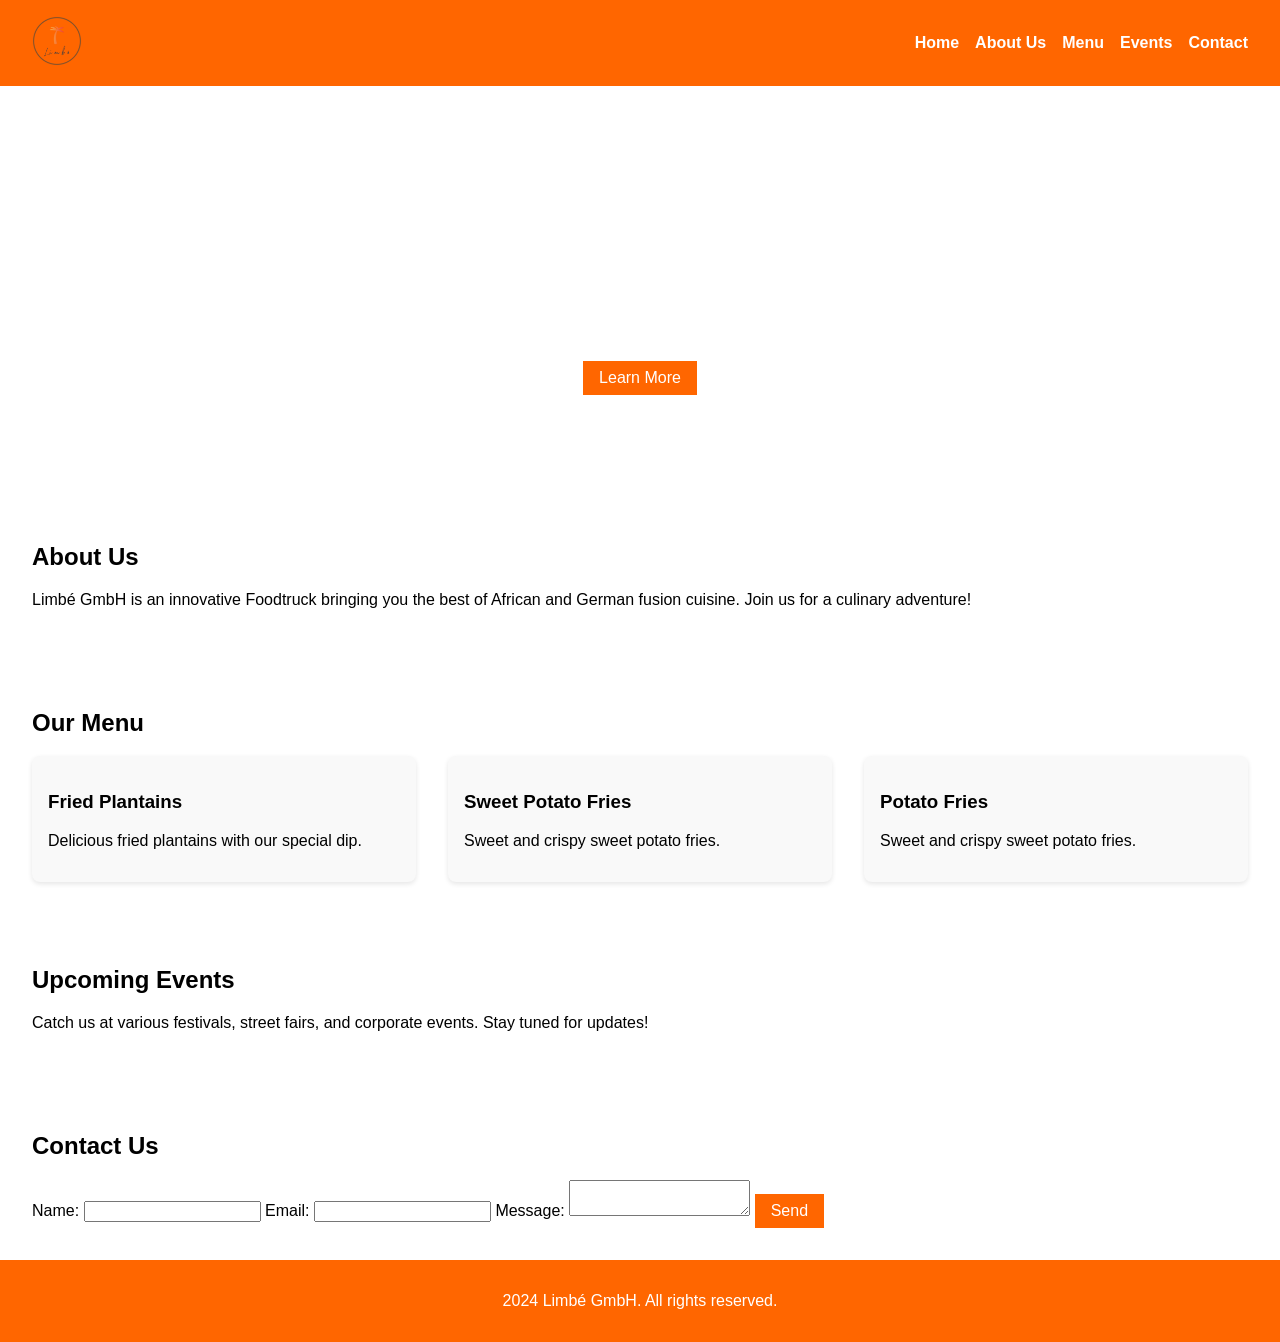
==== index.html @ c3a6379f "webseite 1 commit" ====
<!DOCTYPE html>
<html lang="en">
<head>
    <meta charset="UTF-8">
    <meta name="viewport" content="width=device-width, initial-scale=1.0">
    <title>Limbé GmbH</title>
    <link rel="stylesheet" href="style.css">
</head>
<body>
    <header>
        <div class="logo">
            <img src="/logo.png" alt="Limbé GmbH Logo">
        </div>
        <nav>
            <ul>
                <li><a href="#home">Home</a></li>
                <li><a href="#about">About Us</a></li>
                <li><a href="#menu">Menu</a></li>
                <li><a href="#events">Events</a></li>
                <li><a href="#contact">Contact</a></li>
            </ul>
        </nav>
    </header>

    <section id="home">
        <div class="hero">
            <h1>Welcome to Limbé GmbH</h1>
            <p>Experience the unique fusion of African and German cuisine!</p>
            <button id="learnMoreBtn">Learn More</button>
        </div>
    </section>

    <section id="about">
        <h2>About Us</h2>
        <p>Limbé GmbH is an innovative Foodtruck bringing you the best of African and German fusion cuisine. Join us for a culinary adventure!</p>
    </section>

    <section id="menu">
        <h2>Our Menu</h2>
        <div class="menu-items">
            <div class="menu-item">
                <h3>Fried Plantains</h3>
                <p>Delicious fried plantains with our special dip.</p>
            </div>
            <div class="menu-item">
                <h3>Sweet Potato Fries</h3>
                <p>Sweet and crispy sweet potato fries.</p>
            </div>
            <div class="menu-item">
                <h3>Potato Fries</h3>
                <p>Sweet and crispy sweet potato fries.</p>
            </div>
        </div>
    </section>

    <section id="events">
        <h2>Upcoming Events</h2>
        <p>Catch us at various festivals, street fairs, and corporate events. Stay tuned for updates!</p>
    </section>

    <section id="contact">
        <h2>Contact Us</h2>
        <form id="contactForm">
            <label for="name">Name:</label>
            <input type="text" id="name" name="name" required>
            <label for="email">Email:</label>
            <input type="email" id="email" name="email" required>
            <label for="message">Message:</label>
            <textarea id="message" name="message" required></textarea>
            <button type="submit">Send</button>
        </form>
    </section>

    <footer>
        <p>2024 Limbé GmbH. All rights reserved.</p>
    </footer>

    <script src="script.js"></script>
</body>
</html>
---- style.css ----
body {
    font-family: Arial, sans-serif;
    margin: 0;
    padding: 0;
    box-sizing: border-box;
}

header {
    display: flex;
    justify-content: space-between;
    align-items: center;
    padding: 1rem 2rem;
    background-color: #ff6600;
    color: white;
}

.logo img {
    height: 50px;
}

nav ul {
    list-style: none;
    display: flex;
    gap: 1rem;
}

nav ul li a {
    color: white;
    text-decoration: none;
    font-weight: bold;
}

.hero {
    text-align: center;
    padding: 4rem 2rem;
    background: url('path/to/hero-image.jpg') no-repeat center center/cover;
    color: white;
}

.hero h1 {
    font-size: 3rem;
    margin-bottom: 1rem;
}

.hero p {
    font-size: 1.5rem;
    margin-bottom: 2rem;
}

button {
    padding: 0.5rem 1rem;
    background-color: #ff6600;
    color: white;
    border: none;
    cursor: pointer;
    font-size: 1rem;
}

section {
    padding: 2rem;
}

.menu-items {
    display: flex;
    gap: 2rem;
    flex-wrap: wrap;
}

.menu-item {
    background-color: #f9f9f9;
    padding: 1rem;
    border-radius: 8px;
    box-shadow: 0 2px 5px rgba(0, 0, 0, 0.1);
    flex: 1;
    min-width: 250px;
}

footer {
    text-align: center;
    padding: 1rem;
    background-color: #ff6600;
    color: white;
}

@media (max-width: 768px) {
    .hero h1 {
        font-size: 2rem;
    }

    .hero p {
        font-size: 1.2rem;
    }
}
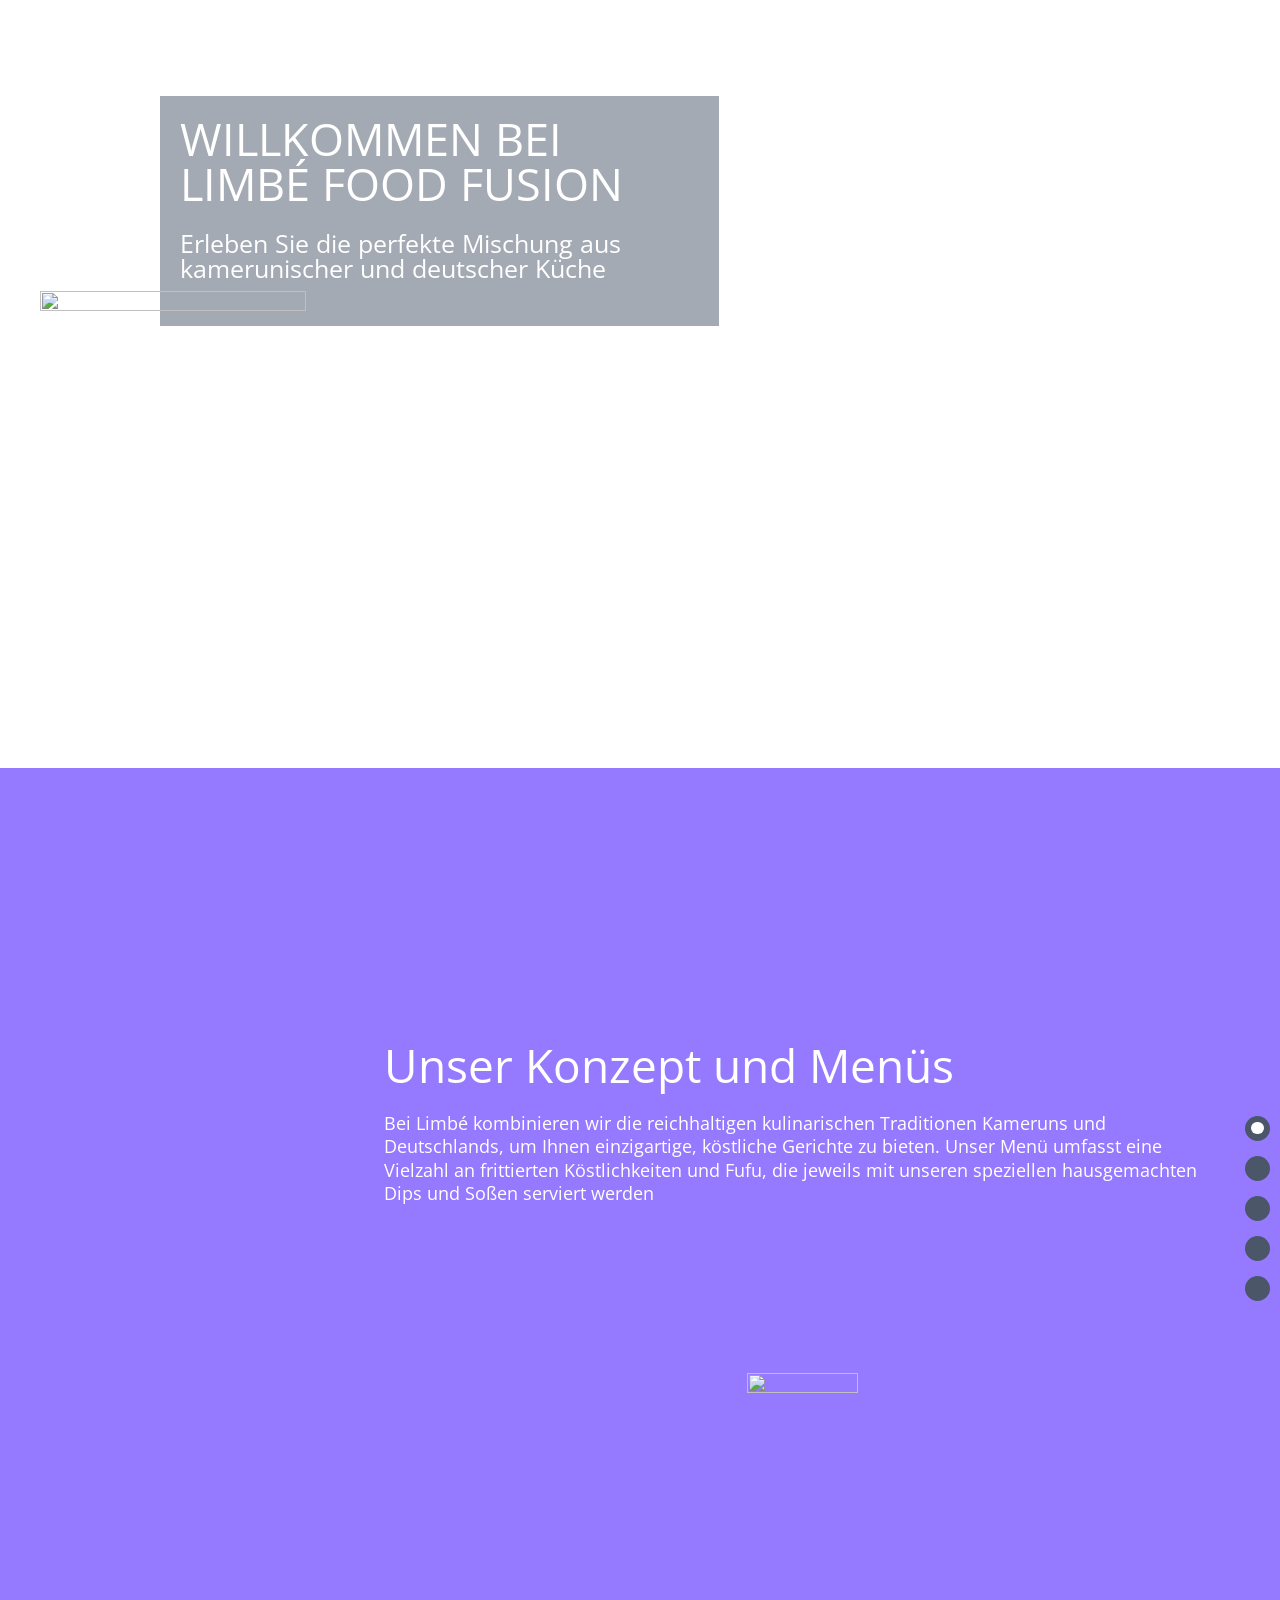
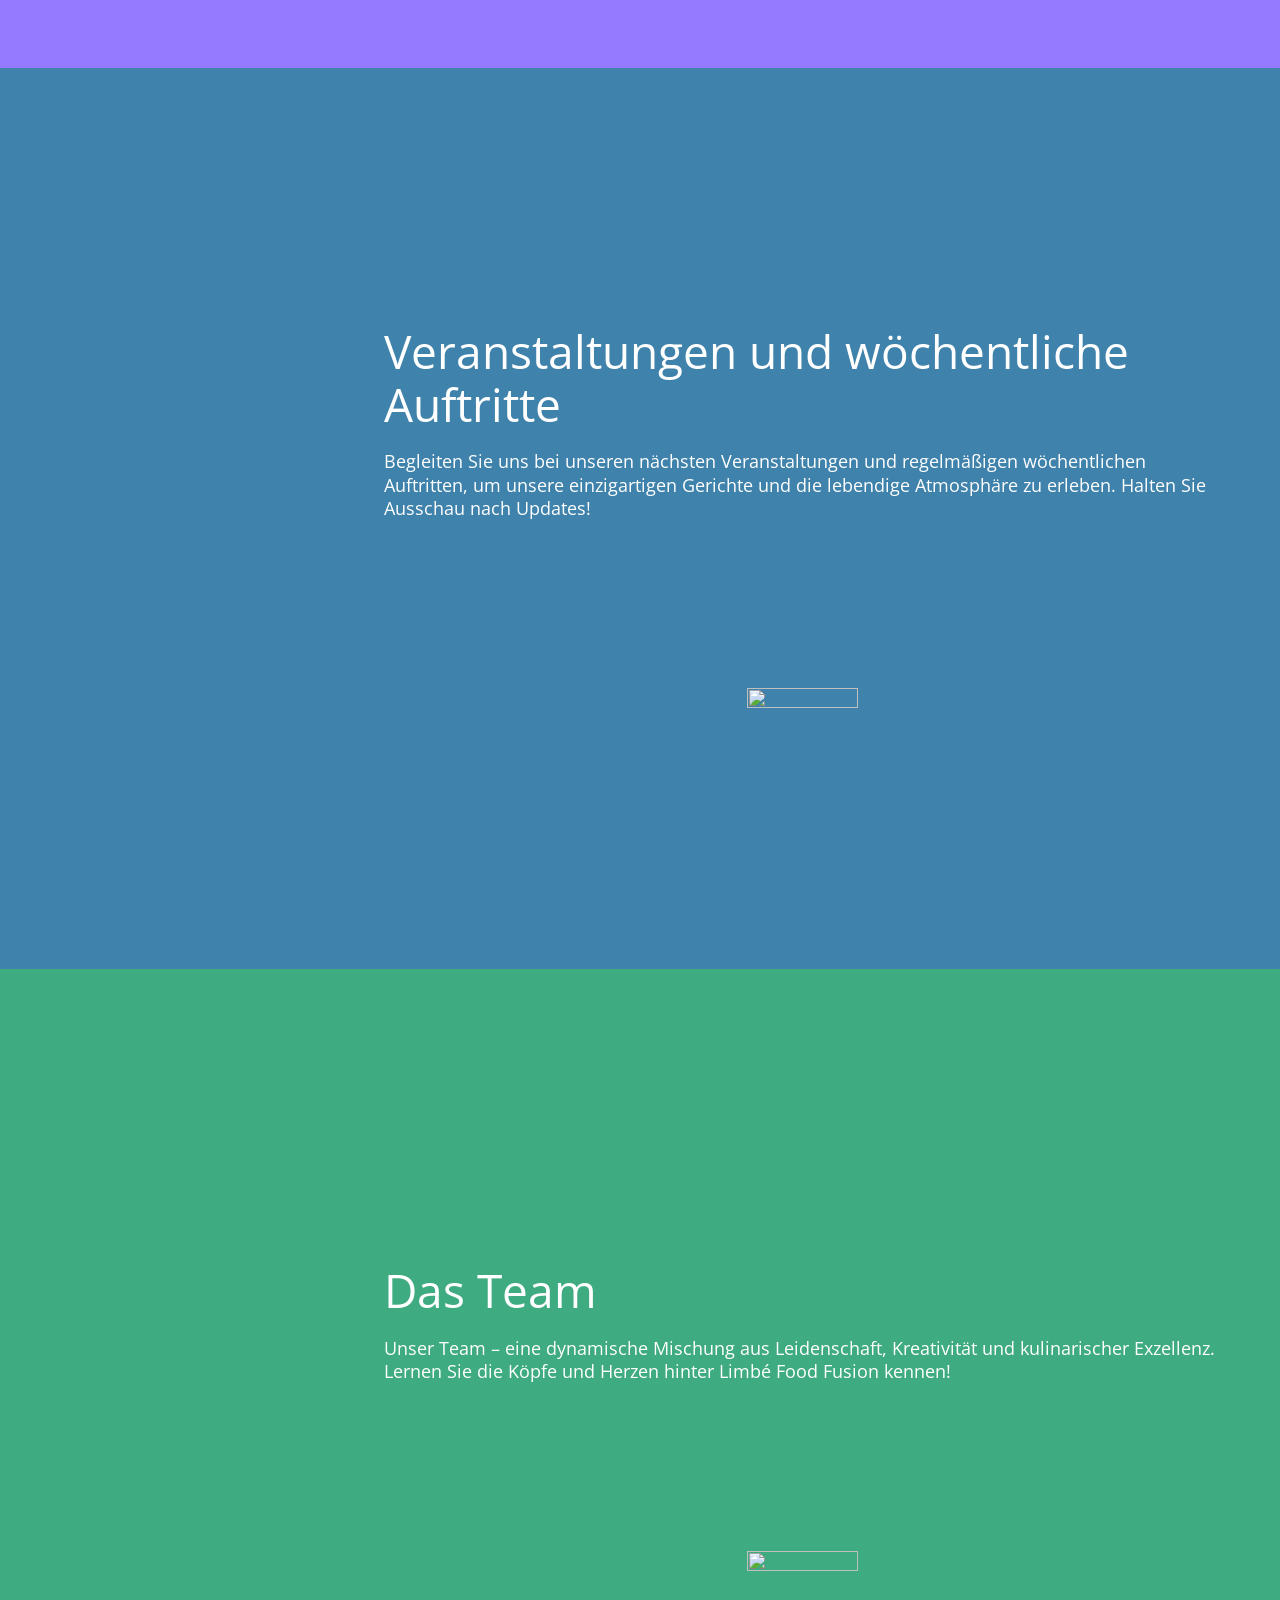
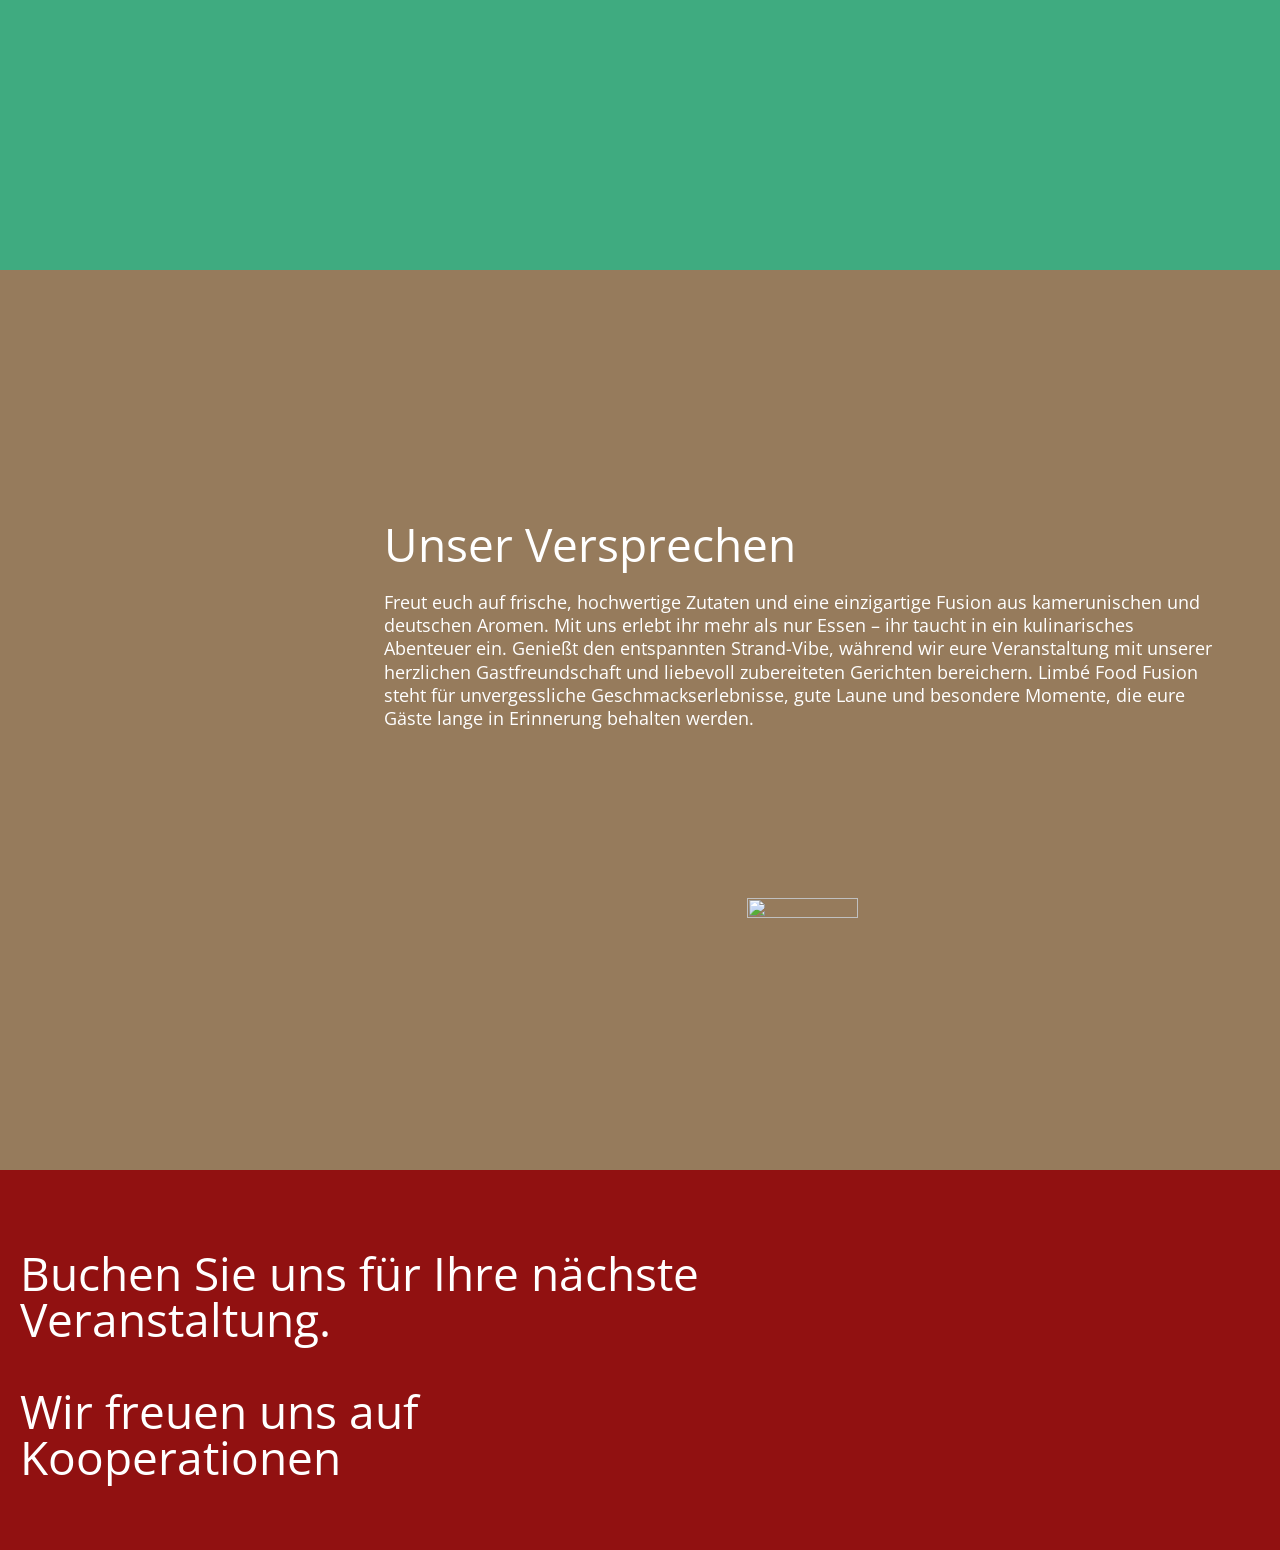
==== commit a8e6f77d: "webseite 12 commit" ====
--- a/index.html
+++ b/index.html
@@ -1,81 +1,99 @@
 <!DOCTYPE html>
-<html lang="en">
+<html lang="en" >
 <head>
-    <meta charset="UTF-8">
-    <meta name="viewport" content="width=device-width, initial-scale=1.0">
-    <title>Limbé GmbH</title>
-    <link rel="stylesheet" href="style.css">
+  <meta charset="UTF-8">
+  <title>Limbé Food Fusion</title>
+  <meta name="viewport" content="width=device-width, initial-scale=1, user-scalable=no"><link rel="stylesheet" href="./style.css">
+
 </head>
 <body>
-    <header>
-        <div class="logo">
-            <img src="/logo.png" alt="Limbé GmbH Logo">
-        </div>
-        <nav>
-            <ul>
-                <li><a href="#home">Home</a></li>
-                <li><a href="#about">About Us</a></li>
-                <li><a href="#menu">Menu</a></li>
-                <li><a href="#events">Events</a></li>
-                <li><a href="#contact">Contact</a></li>
-            </ul>
-        </nav>
-    </header>
-
-    <section id="home">
-        <div class="hero">
-            <h1>Welcome to Limbé GmbH</h1>
-            <p>Experience the unique fusion of African and German cuisine!</p>
-            <button id="learnMoreBtn">Learn More</button>
-        </div>
-    </section>
-
-    <section id="about">
-        <h2>About Us</h2>
-        <p>Limbé GmbH is an innovative Foodtruck bringing you the best of African and German fusion cuisine. Join us for a culinary adventure!</p>
-    </section>
-
-    <section id="menu">
-        <h2>Our Menu</h2>
-        <div class="menu-items">
-            <div class="menu-item">
-                <h3>Fried Plantains</h3>
-                <p>Delicious fried plantains with our special dip.</p>
+<!-- partial:index.partial.html -->
+<div class="forward_wrapper">
+    <div class="forward_scroll">
+        <div class="forward_phone">
+            <div class="forward_mockup_container">
+                <img src="https://i.imgur.com/am6Gd9x.png" alt="" class="forward_mockup">
             </div>
-            <div class="menu-item">
-                <h3>Sweet Potato Fries</h3>
-                <p>Sweet and crispy sweet potato fries.</p>
-            </div>
-            <div class="menu-item">
-                <h3>Potato Fries</h3>
-                <p>Sweet and crispy sweet potato fries.</p>
+            <div class="forward_slides_container">
+                <span class="fake_slide active" id="slide0"></span>
+                <div class="forward_phoneslide first_slide" id="slide1">
+                    <img src="https://i.imgur.com/XEzcTxk.jpg" alt="" class="slide" />
+                </div>
+                <div class="forward_phoneslide" id="slide2">
+                    <img src="https://i.imgur.com/wJmgAa8.jpg" alt="" class="slide" />
+                </div>
+                <div class="forward_phoneslide" id="slide3">
+                    <img src="https://i.imgur.com/M1PzqDh.jpg" alt="" class="slide" />
+                </div>
+                <div class="forward_phoneslide" id="slide4">
+                    <img src="https://i.imgur.com/yJO5qWA.jpg" alt="" class="slide" />
+                </div>
+                <span class="fake_slide_footer active" id="slide5"></span>
             </div>
         </div>
-    </section>
+        <div class="forward_content_wrapper forward_header">
+            <div class="forward_content header_content" id="content0">
+                <div class="header_image">
+                    <div class="header_container">
+                        <div class="forward_headline">
+                            <h2>Willkommen bei Limbé Food Fusion</h2>
+                            <p>Erleben Sie die perfekte Mischung aus kamerunischer und deutscher Küche</p>
+                        </div>
+                    </div>
+                </div>
+            </div>
+        </div>
+        <div class="forward_content_container">
+            <ul class="forward_nav"></ul>
+            <div class="forward_content_wrapper alternative_bg first">
+                <div class="forward_content normal_content" id="content1">
+                    <h3 class="title">Unser Konzept und Menüs</h3>
+                    <p class="description">Bei Limbé kombinieren wir die reichhaltigen kulinarischen Traditionen Kameruns und Deutschlands, um Ihnen einzigartige, köstliche Gerichte zu bieten. Unser Menü umfasst eine Vielzahl an frittierten Köstlichkeiten und Fufu, die jeweils mit unseren speziellen hausgemachten Dips und Soßen serviert werden</p>
+                    <div class="forward_scroll_arrow">
+                        <img src="https://i.imgur.com/K4IzEqw.png" alt="" width="100%" class="arrow" id="arrow1">
+                    </div>
+                </div>
+            </div>
+            <div class="forward_content_wrapper alternative_bg second">
+                <div class="forward_content normal_content" id="content2">
+                    <h3 class="title">Veranstaltungen und wöchentliche Auftritte</h3>
+                    <p class="description">Begleiten Sie uns bei unseren nächsten Veranstaltungen und regelmäßigen wöchentlichen Auftritten, um unsere einzigartigen Gerichte und die lebendige Atmosphäre zu erleben. Halten Sie Ausschau nach Updates!</p>
+                    <div class="forward_scroll_arrow">
+                        <img src="https://i.imgur.com/K4IzEqw.png" alt="" width="100%" class="arrow" id="arrow2">
+                    </div>
+                </div>
+            </div>
+            <div class="forward_content_wrapper alternative_bg third">
+                <div class="forward_content normal_content" id="content3">
+                    <h3 class="title">Das Team</h3>
+                    <p class="description">Unser Team – eine dynamische Mischung aus Leidenschaft, Kreativität und kulinarischer Exzellenz. Lernen Sie die Köpfe und Herzen hinter Limbé Food Fusion kennen!</p>
+                    <div class="forward_scroll_arrow">
+                        <img src="https://i.imgur.com/K4IzEqw.png" alt="" width="100%" class="arrow" id="arrow3">
+                    </div>
+                </div>
+            </div>
+            <div class="forward_content_wrapper alternative_bg fourth">
+                <div class="forward_content normal_content" id="content4">
+                    <h3 class="title">Unser Versprechen</h3>
+                    <p class="description">Freut euch auf frische, hochwertige Zutaten und eine einzigartige Fusion aus kamerunischen und deutschen Aromen. Mit uns erlebt ihr mehr als nur Essen – ihr taucht in ein kulinarisches Abenteuer ein. Genießt den entspannten Strand-Vibe, während wir eure Veranstaltung mit unserer herzlichen Gastfreundschaft und liebevoll zubereiteten Gerichten bereichern. Limbé Food Fusion steht für unvergessliche Geschmackserlebnisse, gute Laune und besondere Momente, die eure Gäste lange in Erinnerung behalten werden.</p>
+                    <div class="forward_scroll_arrow">
+                        <img src="https://i.imgur.com/K4IzEqw.png" alt="" width="100%" class="arrow" id="arrow4">
+                    </div>
+                </div>
+            </div>
+            <div class="forward_content_wrapper forward_footer">
+                <div class="forward_content footer_content" id="content5">
+                    <h3 class="title">Buchen Sie uns für Ihre nächste Veranstaltung. <br/> 
+                      <br> Wir freuen uns auf Kooperationen</h3>
+                </div>
+            </div>
+        </div>
+    </div>
+</div>
+<!-- partial -->
+  <script src='//cdnjs.cloudflare.com/ajax/libs/jquery/2.1.3/jquery.min.js'></script>
+<script src='https://cdnjs.cloudflare.com/ajax/libs/velocity/1.0.0/velocity.min.js'></script>
+<script src='https://cdnjs.cloudflare.com/ajax/libs/jquery.touchswipe/1.6.4/jquery.touchSwipe.min.js'></script><script  src="./script.js"></script>
 
-    <section id="events">
-        <h2>Upcoming Events</h2>
-        <p>Catch us at various festivals, street fairs, and corporate events. Stay tuned for updates!</p>
-    </section>
-
-    <section id="contact">
-        <h2>Contact Us</h2>
-        <form id="contactForm">
-            <label for="name">Name:</label>
-            <input type="text" id="name" name="name" required>
-            <label for="email">Email:</label>
-            <input type="email" id="email" name="email" required>
-            <label for="message">Message:</label>
-            <textarea id="message" name="message" required></textarea>
-            <button type="submit">Send</button>
-        </form>
-    </section>
-
-    <footer>
-        <p>2024 Limbé GmbH. All rights reserved.</p>
-    </footer>
-
-    <script src="script.js"></script>
 </body>
 </html>
-
--- a/style.css
+++ b/style.css
@@ -1,94 +1,471 @@
-body {
-    font-family: Arial, sans-serif;
-    margin: 0;
-    padding: 0;
-    box-sizing: border-box;
+@import url(https://fonts.googleapis.com/css?family=Open+Sans:300,400,600,700,300italic,400italic,600italic,700italic&subset=latin,latin-ext,greek);
+* {
+  box-sizing: border-box;
 }
 
-header {
-    display: flex;
-    justify-content: space-between;
-    align-items: center;
-    padding: 1rem 2rem;
-    background-color: #ff6600;
-    color: white;
+html, body {
+  overflow: hidden;
+  -webkit-overflow-scrolling: auto;
+  margin: 0;
 }
 
-.logo img {
-    height: 50px;
-}
-
-nav ul {
-    list-style: none;
-    display: flex;
-    gap: 1rem;
-}
-
-nav ul li a {
-    color: white;
-    text-decoration: none;
-    font-weight: bold;
-}
-
-.hero {
-    text-align: center;
-    padding: 4rem 2rem;
-    background: url('path/to/hero-image.jpg') no-repeat center center/cover;
-    color: white;
-}
-
-.hero h1 {
-    font-size: 3rem;
-    margin-bottom: 1rem;
-}
-
-.hero p {
-    font-size: 1.5rem;
-    margin-bottom: 2rem;
-}
-
-button {
-    padding: 0.5rem 1rem;
-    background-color: #ff6600;
-    color: white;
-    border: none;
-    cursor: pointer;
-    font-size: 1rem;
-}
-
-section {
-    padding: 2rem;
-}
-
-.menu-items {
-    display: flex;
-    gap: 2rem;
-    flex-wrap: wrap;
-}
-
-.menu-item {
-    background-color: #f9f9f9;
-    padding: 1rem;
-    border-radius: 8px;
-    box-shadow: 0 2px 5px rgba(0, 0, 0, 0.1);
-    flex: 1;
-    min-width: 250px;
-}
-
-footer {
-    text-align: center;
-    padding: 1rem;
-    background-color: #ff6600;
-    color: white;
-}
-
-@media (max-width: 768px) {
-    .hero h1 {
-        font-size: 2rem;
-    }
-
-    .hero p {
-        font-size: 1.2rem;
-    }
-}
-
+.forward_wrapper {
+  width: 100%;
+  background-color: #ffffff;
+  color: #ffffff;
+  margin: 0 auto;
+  position: relative;
+}
+.forward_wrapper .forward_nav {
+  position: absolute;
+  top: 0;
+  right: 10px;
+  display: inline-block;
+  z-index: 50;
+  margin: 0;
+}
+.forward_wrapper .forward_nav .forward_nav_item:last-child {
+  margin: 0 auto;
+}
+.forward_wrapper .forward_nav .forward_nav_item {
+  display: block;
+  width: 25px;
+  height: 25px;
+  background-color: #4B5669;
+  border-radius: 50%;
+  margin: 0 auto 15px;
+  cursor: pointer;
+  position: relative;
+}
+.forward_wrapper .forward_nav .forward_nav_item:before {
+  display: inline-block;
+  position: absolute;
+  content: " ";
+  font: 0/0 sans-serif;
+  width: 0%;
+  height: 0%;
+  top: 50%;
+  left: 50%;
+  background-color: #ffffff;
+  border-radius: 50%;
+  transition: all 0.25s ease-in-out;
+}
+.forward_wrapper .forward_nav .forward_nav_item:hover:before {
+  width: 50%;
+  height: 50%;
+  top: 25%;
+  left: 25%;
+}
+.forward_wrapper .forward_nav .forward_nav_item.scrolled_to:before {
+  display: inline-block;
+  position: absolute;
+  content: " ";
+  font: 0/0 sans-serif;
+  width: 50%;
+  height: 50%;
+  top: 25%;
+  left: 25%;
+  background-color: #ffffff;
+  border-radius: 50%;
+  transition: all 0.25s ease-in-out;
+}
+.forward_wrapper .forward_content_container {
+  width: 100%;
+  max-width: 1280px;
+  margin: 0 auto;
+  position: relative;
+}
+.forward_wrapper .forward_content_container .title {
+  color: #ffffff;
+}
+.forward_wrapper .forward_content_wrapper {
+  width: 100%;
+  text-align: right;
+}
+.forward_wrapper .forward_content_wrapper .forward_content {
+  display: inline-block;
+  width: 70%;
+  padding: 0 60px 0 0;
+  text-align: left;
+  font-size: 15px;
+  margin: 0;
+}
+@media screen and (max-width: 767px) {
+  .forward_wrapper .forward_content_wrapper .forward_content {
+    width: 100%;
+    padding: 0 50px 0 20px;
+  }
+}
+.forward_wrapper .forward_content_wrapper.alternative_bg {
+  position: relative;
+}
+.forward_wrapper .forward_content_wrapper.alternative_bg:before {
+  content: " ";
+  font: 0/0 sans-serif;
+  position: absolute;
+  top: 0;
+  left: -200%;
+  width: 200%;
+  height: 100%;
+  display: block;
+  zoom: 1;
+  visibility: visible;
+  z-index: 0;
+  background-position: top right;
+}
+.forward_wrapper .forward_content_wrapper.alternative_bg:after {
+  content: " ";
+  font: 0/0 sans-serif;
+  position: absolute;
+  top: 0;
+  right: -200%;
+  width: 200%;
+  height: 100%;
+  display: block;
+  zoom: 1;
+  visibility: visible;
+  z-index: 0;
+}
+.forward_wrapper .forward_content_wrapper.alternative_bg.first, .forward_wrapper .forward_content_wrapper.alternative_bg.first:after {
+  background-color: #957AFF;
+}
+.forward_wrapper .forward_content_wrapper.alternative_bg.first:before {
+  background-color: #957AFF;
+}
+.forward_wrapper .forward_content_wrapper.alternative_bg.second, .forward_wrapper .forward_content_wrapper.alternative_bg.second:after {
+  background-color: #3F82AB;
+}
+.forward_wrapper .forward_content_wrapper.alternative_bg.second:before {
+  background-color: #3F82AB;
+}
+.forward_wrapper .forward_content_wrapper.alternative_bg.third, .forward_wrapper .forward_content_wrapper.alternative_bg.third:after {
+  background-color: #3FAB80;
+}
+.forward_wrapper .forward_content_wrapper.alternative_bg.third:before {
+  background-color: #3FAB80;
+}
+.forward_wrapper .forward_content_wrapper.alternative_bg.fourth, .forward_wrapper .forward_content_wrapper.alternative_bg.fourth:after {
+  background-color: #967B5C;
+}
+.forward_wrapper .forward_content_wrapper.alternative_bg.fourth:before {
+  background-color: #967B5C;
+}
+.forward_wrapper .forward_content_wrapper .forward_scroll_arrow {
+  text-align: center;
+  margin-top: 20%;
+}
+.forward_wrapper .forward_content_wrapper .forward_scroll_arrow .arrow {
+  cursor: pointer;
+  width: 100%;
+  height: 100%;
+  max-width: 111px;
+  max-height: 111px;
+}
+@media screen and (max-width: 767px) {
+  .forward_wrapper .forward_content_wrapper .forward_scroll_arrow .arrow {
+    width: 25%;
+  }
+}
+.forward_wrapper .forward_content_wrapper.forward_header {
+  max-width: 1920px;
+  line-height: 0;
+  margin: 0 auto;
+}
+.forward_wrapper .forward_content_wrapper.forward_header .header_content {
+  width: 100%;
+  text-align: center;
+  padding: 0;
+}
+.forward_wrapper .forward_content_wrapper.forward_header .header_content .header_title {
+  font: 400 33px/1.4 "Open Sans", sans-serif;
+  padding: 0 75px;
+  color: #ffffff;
+}
+.forward_wrapper .forward_content_wrapper.forward_header .header_content .header_container {
+  position: absolute;
+  top: 0;
+  width: 100%;
+  max-width: 960px;
+  height: 100%;
+  left: 50%;
+  margin-left: -480px;
+}
+@media screen and (max-width: 959px) {
+  .forward_wrapper .forward_content_wrapper.forward_header .header_content .header_container {
+    margin-left: -50%;
+  }
+}
+.forward_wrapper .forward_content_wrapper.forward_header .header_content .header_image {
+  position: relative;
+  width: 100%;
+  height: 740px;
+  max-height: 740px;
+  padding-bottom: 0;
+  background: url("https://i.imgur.com/9685CtV.jpg") no-repeat top center scroll;
+  background-size: cover;
+}
+@media screen and (max-width: 1365px) {
+  .forward_wrapper .forward_content_wrapper.forward_header .header_content .header_image {
+    height: 100%;
+    padding-bottom: 60%;
+  }
+}
+@media screen and (max-width: 479px) {
+  .forward_wrapper .forward_content_wrapper.forward_header .header_content .header_image {
+    padding-bottom: 80%;
+  }
+}
+.forward_wrapper .forward_content_wrapper.forward_header .header_content .forward_headline {
+  width: 60%;
+  max-width: 559px;
+  text-align: left;
+  background-color: #4b5669;
+  background-color: rgba(75, 86, 105, 0.5);
+  padding: 20px;
+  margin: 10% 0 0;
+}
+@media screen and (max-width: 767px) {
+  .forward_wrapper .forward_content_wrapper.forward_header .header_content .forward_headline {
+    padding: 10px;
+  }
+}
+@media screen and (max-width: 479px) {
+  .forward_wrapper .forward_content_wrapper.forward_header .header_content .forward_headline {
+    width: 90%;
+    padding: 10px 20px;
+  }
+}
+.forward_wrapper .forward_content_wrapper.forward_header .header_content .forward_headline h2 {
+  font: 400 45px/1 "Open Sans", sans-serif;
+  margin: 0 0 20px;
+  text-transform: uppercase;
+}
+@media screen and (max-width: 1023px) {
+  .forward_wrapper .forward_content_wrapper.forward_header .header_content .forward_headline h2 {
+    font-size: 33px;
+    margin: 0 0 15px;
+  }
+}
+@media screen and (max-width: 767px) {
+  .forward_wrapper .forward_content_wrapper.forward_header .header_content .forward_headline h2 {
+    font-size: 22px;
+    margin: 0 0 10px;
+  }
+}
+@media screen and (max-width: 479px) {
+  .forward_wrapper .forward_content_wrapper.forward_header .header_content .forward_headline h2 {
+    font-size: 18px;
+    margin-bottom: 5px;
+  }
+}
+.forward_wrapper .forward_content_wrapper.forward_header .header_content .forward_headline p {
+  font: 400 25px/1 "Open Sans", sans-serif;
+}
+@media screen and (max-width: 1023px) {
+  .forward_wrapper .forward_content_wrapper.forward_header .header_content .forward_headline p {
+    font-size: 22px;
+  }
+}
+@media screen and (max-width: 767px) {
+  .forward_wrapper .forward_content_wrapper.forward_header .header_content .forward_headline p {
+    font-size: 14px;
+  }
+}
+.forward_wrapper .forward_content_wrapper.forward_header .header_content .header_store_buttons {
+  position: absolute;
+  top: 60%;
+  left: 0;
+  margin-left: 20px;
+  width: 100%;
+  text-align: left;
+}
+@media screen and (max-width: 1365px) {
+  .forward_wrapper .forward_content_wrapper.forward_header .header_content .header_store_buttons {
+    top: 62%;
+  }
+}
+@media screen and (max-width: 1024px) {
+  .forward_wrapper .forward_content_wrapper.forward_header .header_content .header_store_buttons {
+    top: 70%;
+  }
+}
+@media screen and (max-width: 479px) {
+  .forward_wrapper .forward_content_wrapper.forward_header .header_content .header_store_buttons {
+    top: 75%;
+  }
+}
+.forward_wrapper .forward_content_wrapper.forward_header .header_content .header_store_buttons .header_store_button {
+  padding: 0;
+  display: inline-block;
+}
+.forward_wrapper .forward_content_wrapper.forward_header .header_content .header_store_buttons .header_store_button.appstore {
+  width: 21.6666%;
+  max-width: 208px;
+  min-width: 110px;
+  margin: 0 30px 30px 0;
+}
+.forward_wrapper .forward_content_wrapper.forward_header .header_content .header_store_buttons .header_store_button.googleplay {
+  width: 18.6458%;
+  max-width: 179px;
+  min-width: 95px;
+}
+.forward_wrapper .forward_content_wrapper.forward_header .header_content .header_store_buttons .header_store_button img {
+  width: 100%;
+  height: auto;
+}
+.forward_wrapper .forward_content_wrapper.forward_header .header_content .header_social {
+  position: absolute;
+  bottom: 24%;
+  left: 0;
+  margin-left: 20px;
+}
+@media screen and (max-width: 1024px) {
+  .forward_wrapper .forward_content_wrapper.forward_header .header_content .header_social {
+    bottom: 8%;
+  }
+}
+@media screen and (max-width: 479px) {
+  .forward_wrapper .forward_content_wrapper.forward_header .header_content .header_social {
+    bottom: 2%;
+  }
+}
+.forward_wrapper .forward_content_wrapper.forward_header .header_content .header_social .fb_container {
+  display: inline-block;
+  width: 46px;
+  overflow: hidden;
+}
+.forward_wrapper .forward_content_wrapper.forward_footer {
+  background-color: #911111;
+  position: relative;
+  z-index: 15;
+  text-align: left;
+}
+.forward_wrapper .forward_content_wrapper.forward_footer .footer_content {
+  padding: 80px 20px 60px;
+  width: 60%;
+}
+@media screen and (max-width: 767px) {
+  .forward_wrapper .forward_content_wrapper.forward_footer .footer_content {
+    padding: 10% 20px 40px;
+    width: 100%;
+  }
+}
+.forward_wrapper .forward_content_wrapper.forward_footer .footer_content .title {
+  line-height: 1;
+  margin: 0 0 10px;
+}
+@media screen and (max-width: 767px) {
+  .forward_wrapper .forward_content_wrapper.forward_footer .footer_content .title {
+    font-size: 33px;
+  }
+}
+.forward_wrapper .forward_content_wrapper.forward_footer .footer_content .description {
+  font: 400 25px/1 "Open Sans", sans-serif;
+  margin: 0 0 60px;
+}
+@media screen and (max-width: 767px) {
+  .forward_wrapper .forward_content_wrapper.forward_footer .footer_content .description {
+    font-size: 18px;
+    margin: 0 0 30px;
+  }
+}
+.forward_wrapper .forward_content_wrapper.forward_footer:before {
+  content: " ";
+  font: 0/0 sans-serif;
+  position: absolute;
+  background-color: #911111;
+  top: 0;
+  left: -200%;
+  width: 200%;
+  height: 100%;
+  display: block;
+  zoom: 1;
+  visibility: visible;
+  z-index: 0;
+}
+.forward_wrapper .forward_content_wrapper.forward_footer:after {
+  content: " ";
+  font: 0/0 sans-serif;
+  position: absolute;
+  background-color: #911111;
+  top: 0;
+  right: -200%;
+  width: 200%;
+  height: 100%;
+  display: block;
+  zoom: 1;
+  visibility: visible;
+  z-index: 0;
+}
+.forward_wrapper .forward_phone {
+  display: inline-block;
+  width: 25%;
+  max-width: 300px;
+  position: fixed;
+  top: 0;
+  left: 0;
+  z-index: 1;
+}
+@media screen and (max-width: 767px) {
+  .forward_wrapper .forward_phone {
+    visibility: hidden;
+    -ms-filter: "progid:DXImageTransform.Microsoft.Alpha(Opacity=0)";
+    filter: alpha(opacity=0);
+    -moz-opacity: 0;
+    -khtml-opacity: 0;
+    opacity: 0;
+  }
+}
+.forward_wrapper .forward_phone .forward_mockup_container {
+  position: absolute;
+  top: 0;
+  left: 0;
+  width: 100%;
+  height: 100%;
+}
+.forward_wrapper .forward_phone .forward_mockup_container .forward_mockup {
+  width: 100%;
+  height: auto;
+}
+.forward_wrapper .forward_phone .forward_mockup_container .forward_phone_shadow {
+  position: absolute;
+  bottom: -10%;
+  left: 50%;
+  margin-left: -55%;
+  width: 110%;
+  max-width: 427px;
+  height: auto;
+  z-index: 10;
+}
+.forward_wrapper .forward_phone .forward_slides_container {
+  margin-top: 21.9827%;
+  overflow: hidden;
+}
+.forward_wrapper .forward_phone .forward_slides_container .forward_phoneslide {
+  display: block;
+  padding: 0 6.25% 0 5.0646%;
+}
+.forward_wrapper .forward_phone .forward_slides_container .forward_phoneslide .slide {
+  display: block;
+  width: 100%;
+  height: 100%;
+}
+.forward_wrapper .title {
+  font: 400 46px/1.15 "Open Sans", sans-serif;
+  color: #e10074;
+  margin: 0 0 20px;
+}
+@media screen and (max-width: 479px) {
+  .forward_wrapper .title {
+    font-size: 33px;
+  }
+}
+.forward_wrapper .description {
+  font: 400 18px/1.3 "Open Sans", sans-serif;
+  margin: 0;
+}
+@media screen and (max-width: 479px) {
+  .forward_wrapper .description {
+    font-size: 16px;
+  }
+}
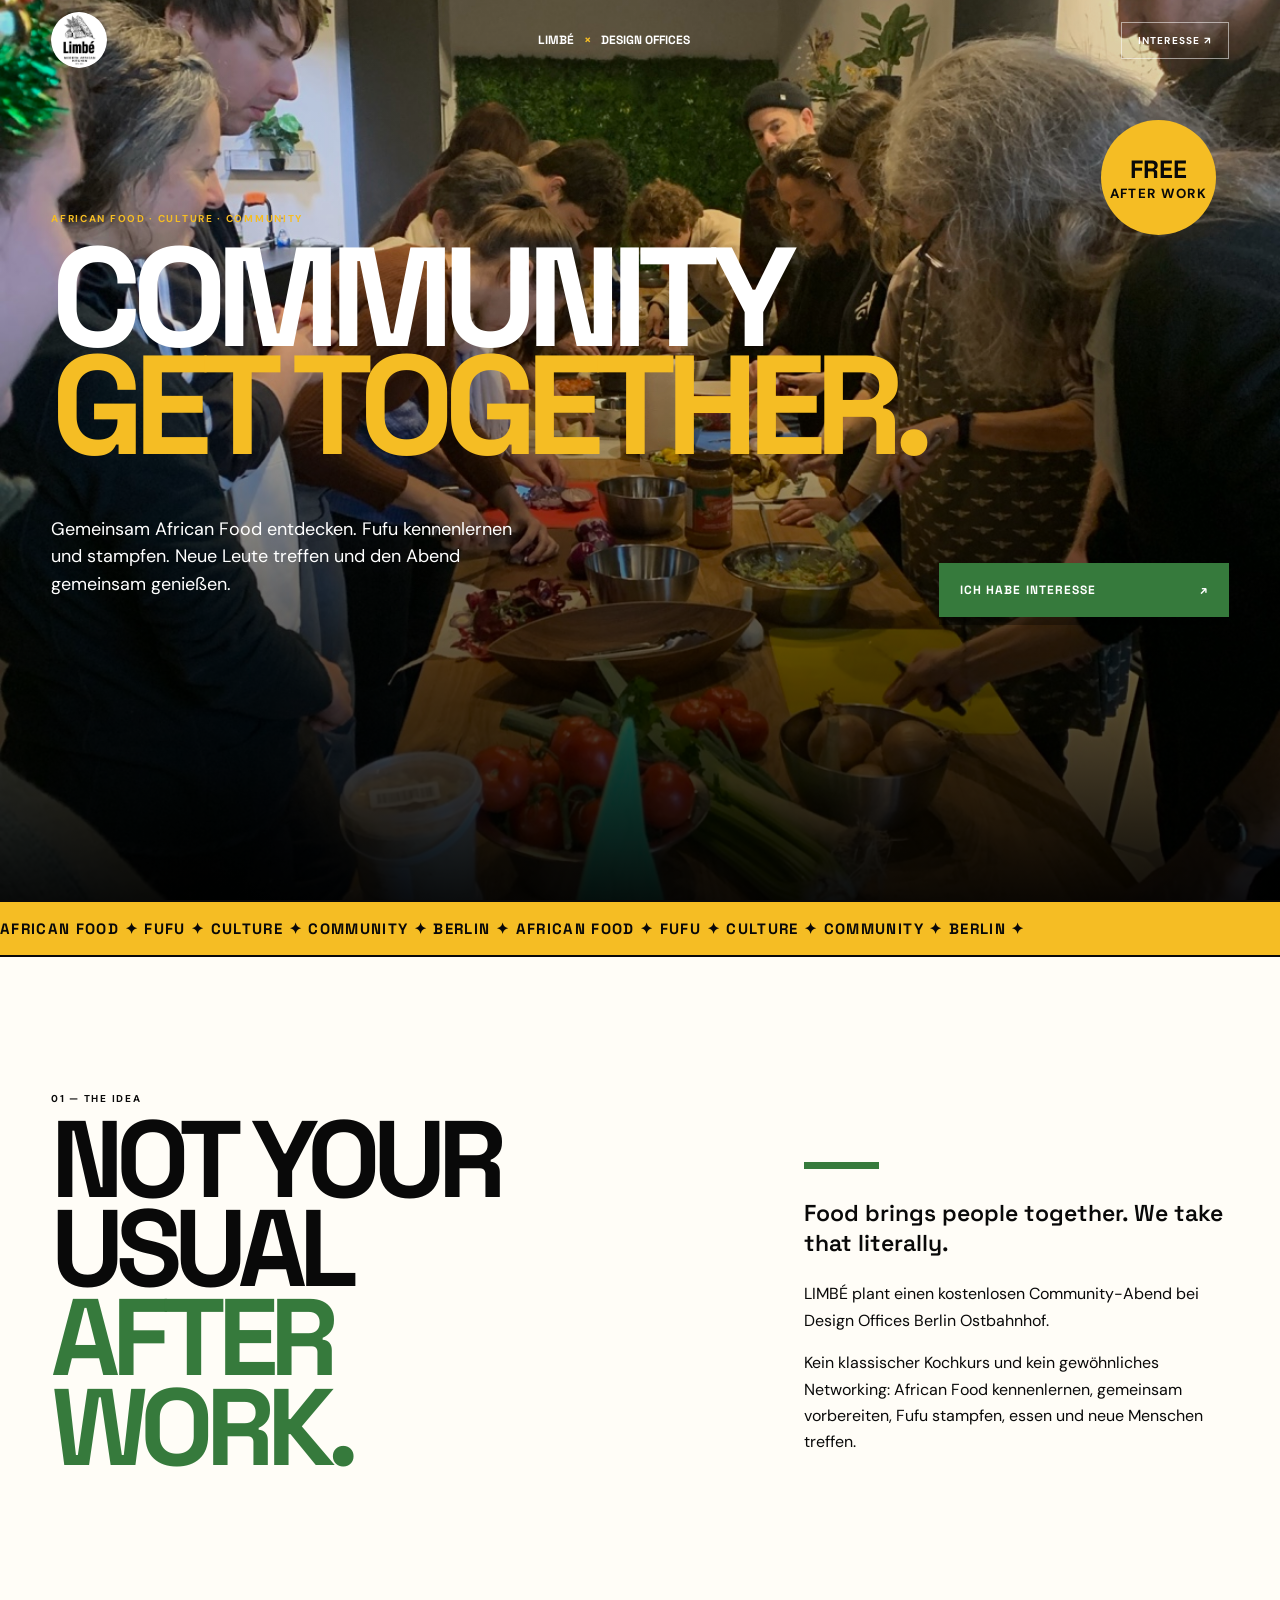
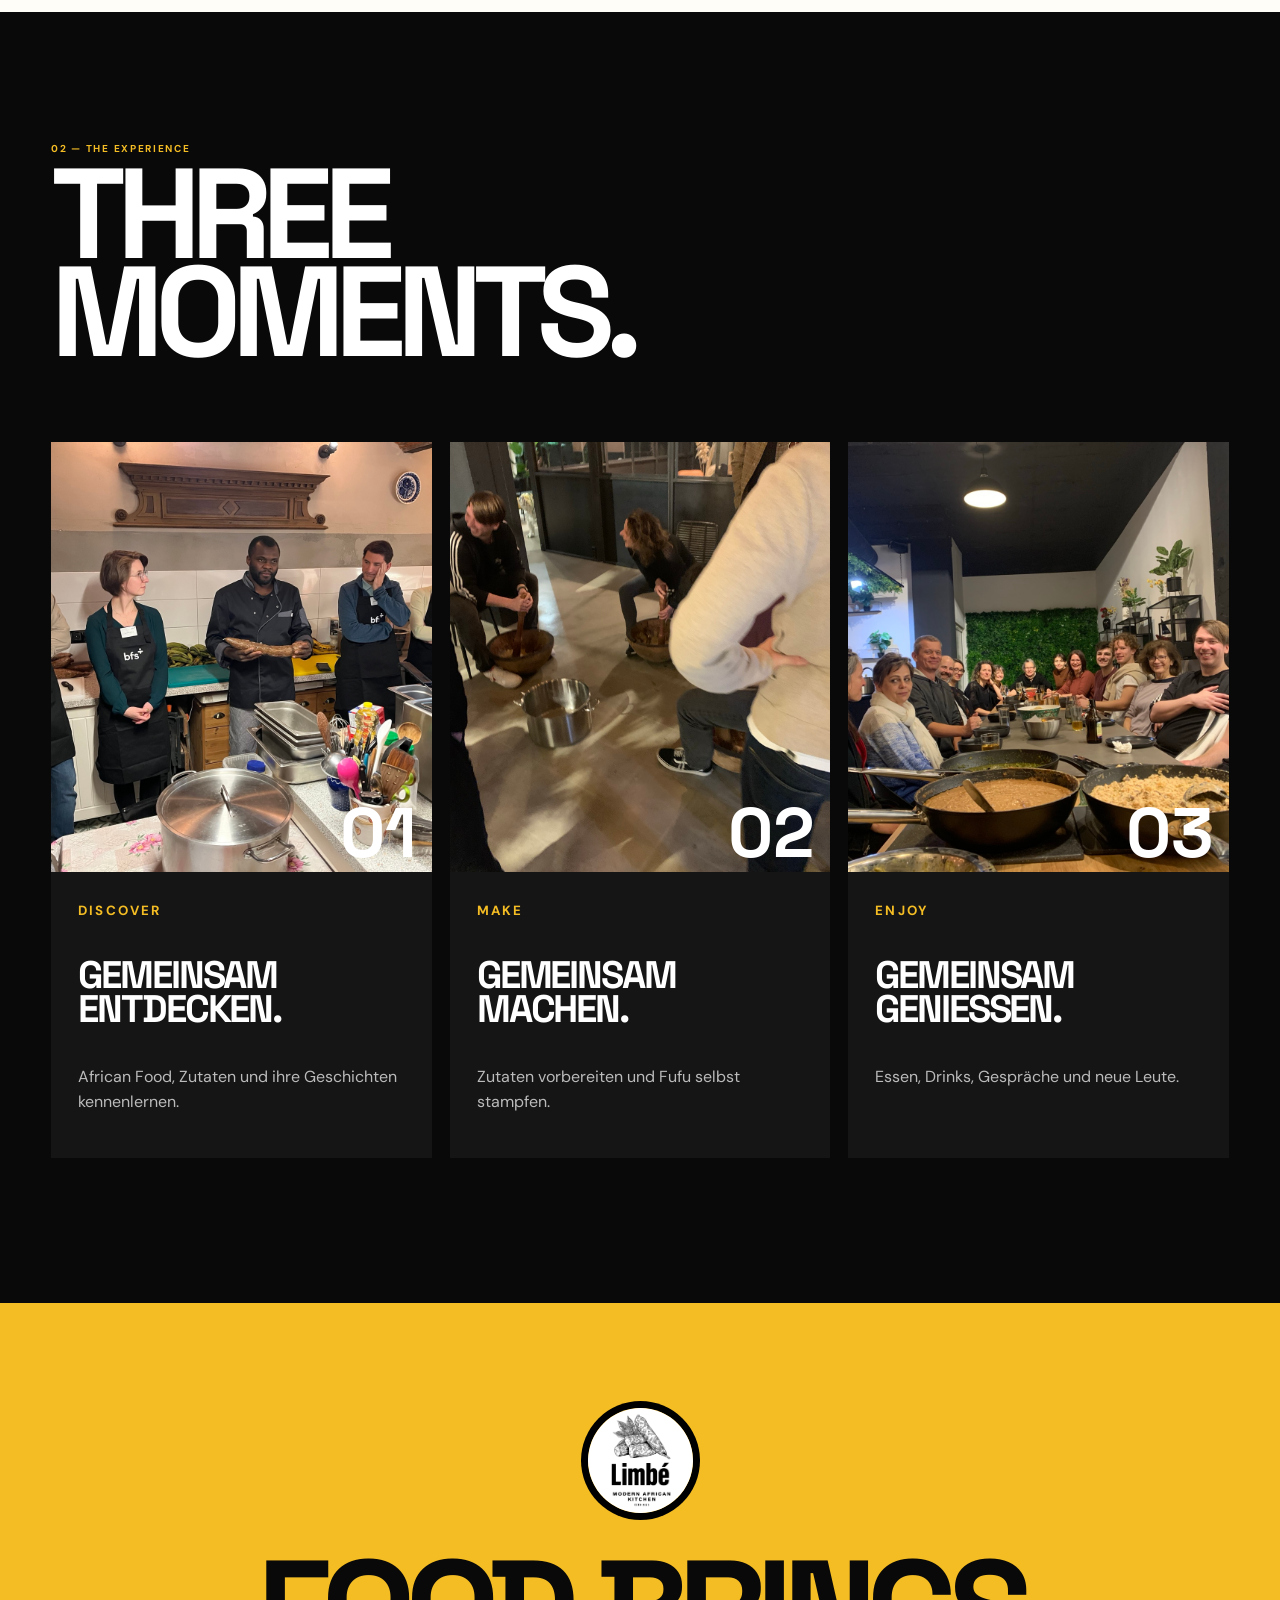
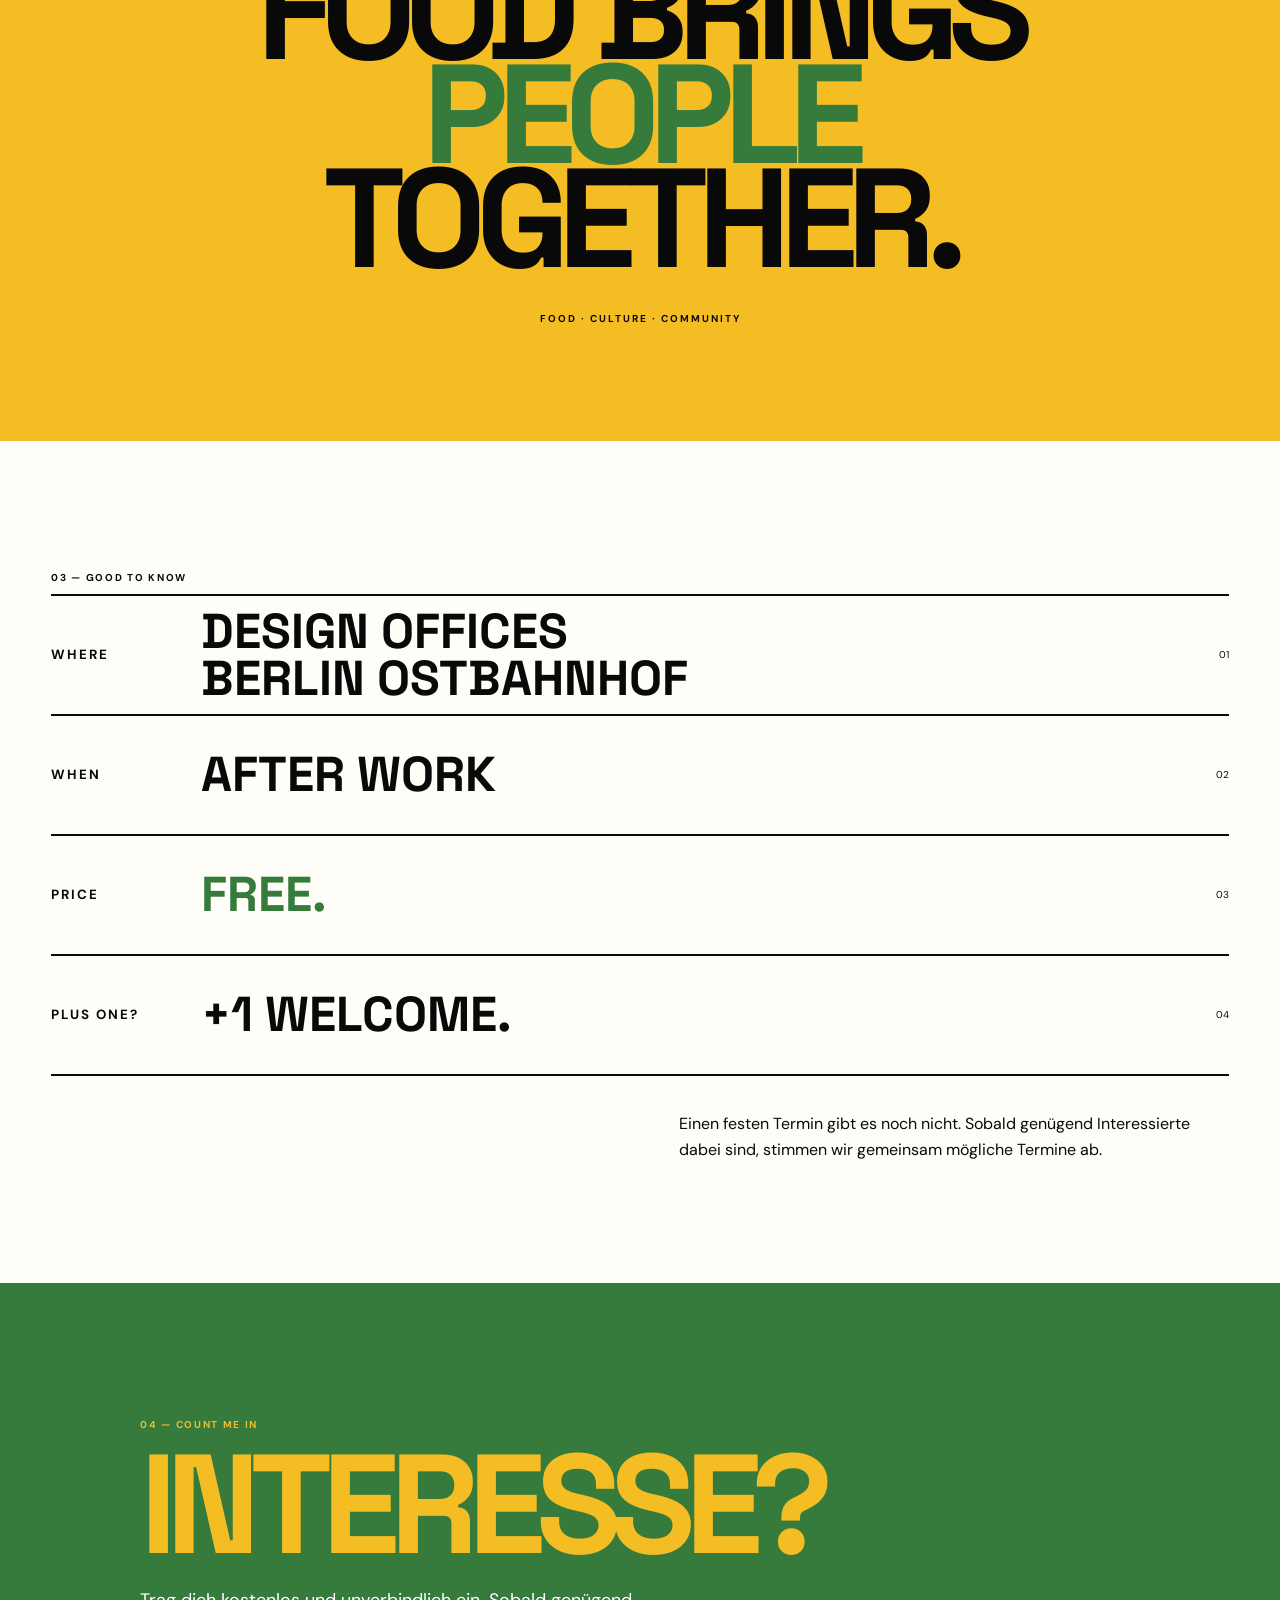
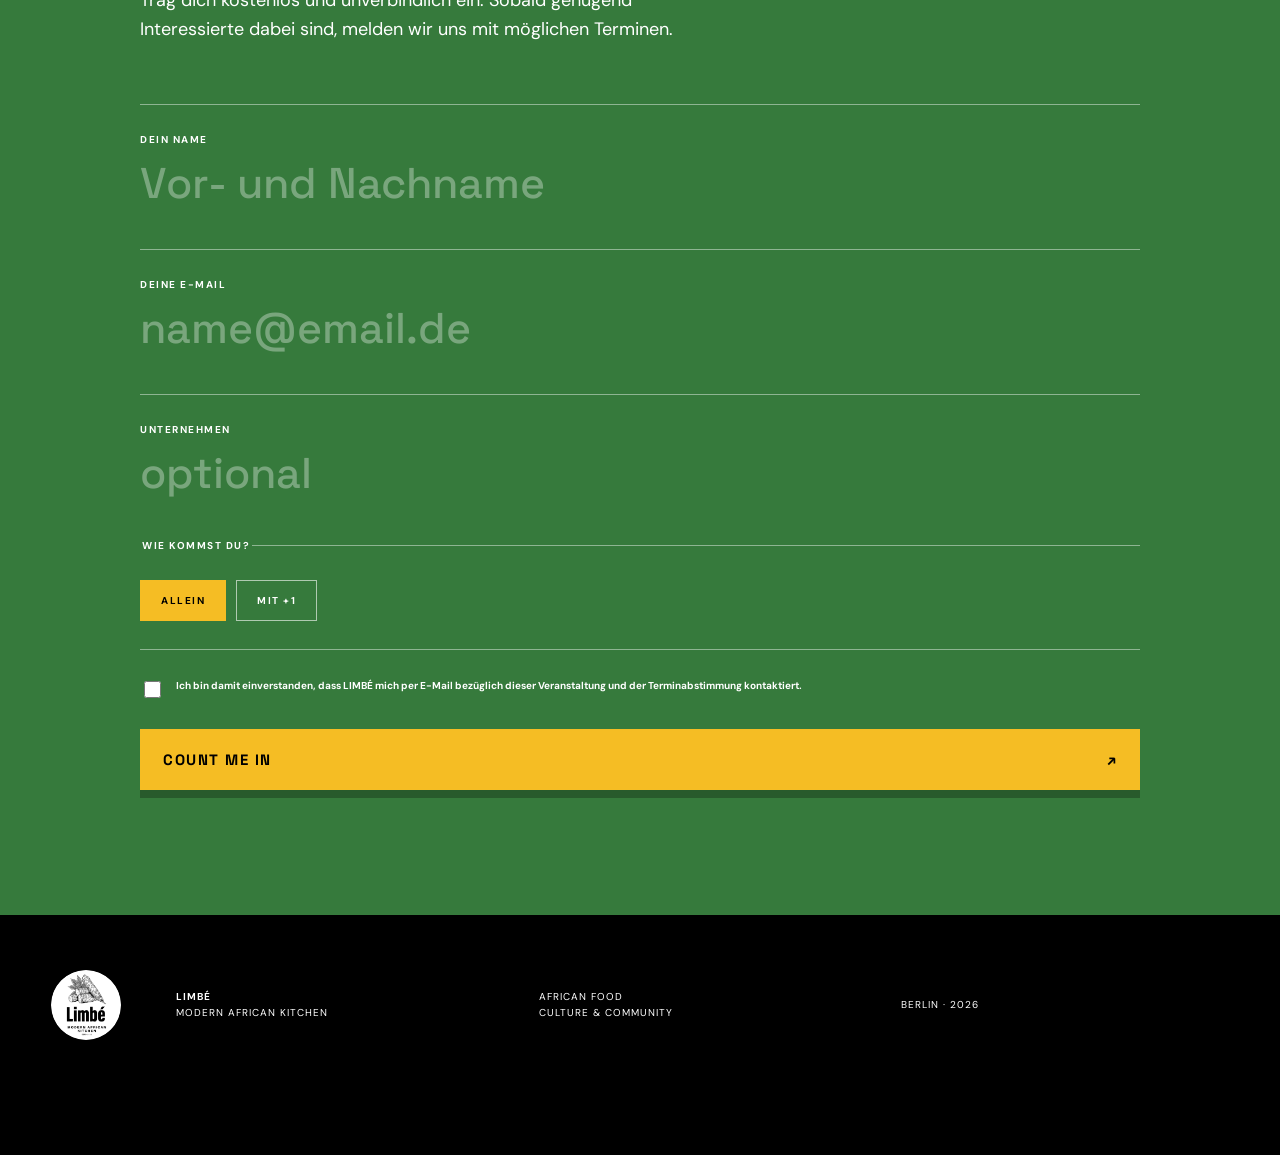
==== commit a0fa9f0b: "Add files via upload" ====
--- a/index.html
+++ b/index.html
@@ -1,99 +1,13 @@
-<!DOCTYPE html>
-<html lang="en" >
-<head>
-  <meta charset="UTF-8">
-  <title>Limbé Food Fusion</title>
-  <meta name="viewport" content="width=device-width, initial-scale=1, user-scalable=no"><link rel="stylesheet" href="./style.css">
-
-</head>
-<body>
-<!-- partial:index.partial.html -->
-<div class="forward_wrapper">
-    <div class="forward_scroll">
-        <div class="forward_phone">
-            <div class="forward_mockup_container">
-                <img src="https://i.imgur.com/am6Gd9x.png" alt="" class="forward_mockup">
-            </div>
-            <div class="forward_slides_container">
-                <span class="fake_slide active" id="slide0"></span>
-                <div class="forward_phoneslide first_slide" id="slide1">
-                    <img src="https://i.imgur.com/XEzcTxk.jpg" alt="" class="slide" />
-                </div>
-                <div class="forward_phoneslide" id="slide2">
-                    <img src="https://i.imgur.com/wJmgAa8.jpg" alt="" class="slide" />
-                </div>
-                <div class="forward_phoneslide" id="slide3">
-                    <img src="https://i.imgur.com/M1PzqDh.jpg" alt="" class="slide" />
-                </div>
-                <div class="forward_phoneslide" id="slide4">
-                    <img src="https://i.imgur.com/yJO5qWA.jpg" alt="" class="slide" />
-                </div>
-                <span class="fake_slide_footer active" id="slide5"></span>
-            </div>
-        </div>
-        <div class="forward_content_wrapper forward_header">
-            <div class="forward_content header_content" id="content0">
-                <div class="header_image">
-                    <div class="header_container">
-                        <div class="forward_headline">
-                            <h2>Willkommen bei Limbé Food Fusion</h2>
-                            <p>Erleben Sie die perfekte Mischung aus kamerunischer und deutscher Küche</p>
-                        </div>
-                    </div>
-                </div>
-            </div>
-        </div>
-        <div class="forward_content_container">
-            <ul class="forward_nav"></ul>
-            <div class="forward_content_wrapper alternative_bg first">
-                <div class="forward_content normal_content" id="content1">
-                    <h3 class="title">Unser Konzept und Menüs</h3>
-                    <p class="description">Bei Limbé kombinieren wir die reichhaltigen kulinarischen Traditionen Kameruns und Deutschlands, um Ihnen einzigartige, köstliche Gerichte zu bieten. Unser Menü umfasst eine Vielzahl an frittierten Köstlichkeiten und Fufu, die jeweils mit unseren speziellen hausgemachten Dips und Soßen serviert werden</p>
-                    <div class="forward_scroll_arrow">
-                        <img src="https://i.imgur.com/K4IzEqw.png" alt="" width="100%" class="arrow" id="arrow1">
-                    </div>
-                </div>
-            </div>
-            <div class="forward_content_wrapper alternative_bg second">
-                <div class="forward_content normal_content" id="content2">
-                    <h3 class="title">Veranstaltungen und wöchentliche Auftritte</h3>
-                    <p class="description">Begleiten Sie uns bei unseren nächsten Veranstaltungen und regelmäßigen wöchentlichen Auftritten, um unsere einzigartigen Gerichte und die lebendige Atmosphäre zu erleben. Halten Sie Ausschau nach Updates!</p>
-                    <div class="forward_scroll_arrow">
-                        <img src="https://i.imgur.com/K4IzEqw.png" alt="" width="100%" class="arrow" id="arrow2">
-                    </div>
-                </div>
-            </div>
-            <div class="forward_content_wrapper alternative_bg third">
-                <div class="forward_content normal_content" id="content3">
-                    <h3 class="title">Das Team</h3>
-                    <p class="description">Unser Team – eine dynamische Mischung aus Leidenschaft, Kreativität und kulinarischer Exzellenz. Lernen Sie die Köpfe und Herzen hinter Limbé Food Fusion kennen!</p>
-                    <div class="forward_scroll_arrow">
-                        <img src="https://i.imgur.com/K4IzEqw.png" alt="" width="100%" class="arrow" id="arrow3">
-                    </div>
-                </div>
-            </div>
-            <div class="forward_content_wrapper alternative_bg fourth">
-                <div class="forward_content normal_content" id="content4">
-                    <h3 class="title">Unser Versprechen</h3>
-                    <p class="description">Freut euch auf frische, hochwertige Zutaten und eine einzigartige Fusion aus kamerunischen und deutschen Aromen. Mit uns erlebt ihr mehr als nur Essen – ihr taucht in ein kulinarisches Abenteuer ein. Genießt den entspannten Strand-Vibe, während wir eure Veranstaltung mit unserer herzlichen Gastfreundschaft und liebevoll zubereiteten Gerichten bereichern. Limbé Food Fusion steht für unvergessliche Geschmackserlebnisse, gute Laune und besondere Momente, die eure Gäste lange in Erinnerung behalten werden.</p>
-                    <div class="forward_scroll_arrow">
-                        <img src="https://i.imgur.com/K4IzEqw.png" alt="" width="100%" class="arrow" id="arrow4">
-                    </div>
-                </div>
-            </div>
-            <div class="forward_content_wrapper forward_footer">
-                <div class="forward_content footer_content" id="content5">
-                    <h3 class="title">Buchen Sie uns für Ihre nächste Veranstaltung. <br/> 
-                      <br> Wir freuen uns auf Kooperationen</h3>
-                </div>
-            </div>
-        </div>
-    </div>
-</div>
-<!-- partial -->
-  <script src='//cdnjs.cloudflare.com/ajax/libs/jquery/2.1.3/jquery.min.js'></script>
-<script src='https://cdnjs.cloudflare.com/ajax/libs/velocity/1.0.0/velocity.min.js'></script>
-<script src='https://cdnjs.cloudflare.com/ajax/libs/jquery.touchswipe/1.6.4/jquery.touchSwipe.min.js'></script><script  src="./script.js"></script>
-
-</body>
-</html>
+<!doctype html><html lang="de"><head><meta charset="utf-8"><meta name="viewport" content="width=device-width,initial-scale=1"><title>LIMBÉ × Design Offices | Community Get Together</title><meta name="description" content="African Food, Culture & Community bei Design Offices Berlin Ostbahnhof."><link rel="preconnect" href="https://fonts.googleapis.com"><link rel="preconnect" href="https://fonts.gstatic.com" crossorigin><link href="https://fonts.googleapis.com/css2?family=DM+Sans:wght@400;500;600;700&family=Space+Grotesk:wght@500;600;700&display=swap" rel="stylesheet"><link rel="stylesheet" href="styles.css"></head><body>
+<nav class="nav" id="nav"><a href="#top"><img class="logo" src="assets/Limbe_Logo_Round.png" alt="LIMBÉ"></a><div class="partner">LIMBÉ <span>×</span> DESIGN OFFICES</div><a class="navcta" href="#interest">INTERESSE ↗</a></nav>
+<main id="top"><section class="hero"><img class="heroimg" src="assets/community-prep.jpg" alt="LIMBÉ Community Food Experience"><div class="shade"></div><div class="badge"><b>FREE</b><small>AFTER WORK</small></div><div class="heroContent"><p class="eyebrow reveal">AFRICAN FOOD · CULTURE · COMMUNITY</p><h1 class="reveal">COMMUNITY<span>GET TOGETHER.</span></h1><div class="heroBottom"><p class="reveal">Gemeinsam African Food entdecken. Fufu kennenlernen und stampfen. Neue Leute treffen und den Abend gemeinsam genießen.</p><a class="cta reveal" href="#interest">ICH HABE INTERESSE <b>↗</b></a></div></div></section>
+<section class="ticker"><div>AFRICAN FOOD ✦ FUFU ✦ CULTURE ✦ COMMUNITY ✦ BERLIN ✦ AFRICAN FOOD ✦ FUFU ✦ CULTURE ✦ COMMUNITY ✦ BERLIN ✦</div></section>
+<section class="intro wrap"><p class="sid reveal">01 — THE IDEA</p><div class="introgrid"><h2 class="reveal">NOT YOUR<br>USUAL<span>AFTER<br>WORK.</span></h2><div class="copy reveal"><i></i><h3>Food brings people together. We take that literally.</h3><p>LIMBÉ plant einen kostenlosen Community-Abend bei Design Offices Berlin Ostbahnhof.</p><p>Kein klassischer Kochkurs und kein gewöhnliches Networking: African Food kennenlernen, gemeinsam vorbereiten, Fufu stampfen, essen und neue Menschen treffen.</p></div></div></section>
+<section class="experience"><div class="wrap"><p class="sid reveal">02 — THE EXPERIENCE</p><h2 class="big reveal">THREE<br>MOMENTS.</h2><div class="cards">
+<article class="card reveal"><div class="pic"><img src="assets/cassava_host.jpeg" alt="Maniok und African Food Culture kennenlernen"><b>01</b></div><div class="cardbody"><small>DISCOVER</small><h3>GEMEINSAM<br>ENTDECKEN.</h3><p>African Food, Zutaten und ihre Geschichten kennenlernen.</p></div></article>
+<article class="card reveal"><div class="pic"><img src="assets/fufu-stampfen.jpg" alt="Gemeinsam Fufu stampfen"><b>02</b></div><div class="cardbody"><small>MAKE</small><h3>GEMEINSAM<br>MACHEN.</h3><p>Zutaten vorbereiten und Fufu selbst stampfen.</p></div></article>
+<article class="card reveal"><div class="pic"><img src="assets/community-dinner.jpg" alt="Gemeinsam essen"><b>03</b></div><div class="cardbody"><small>ENJOY</small><h3>GEMEINSAM<br>GENIESSEN.</h3><p>Essen, Drinks, Gespräche und neue Leute.</p></div></article></div></div></section>
+<section class="statement"><img src="assets/Limbe_Logo_Round.png" alt="LIMBÉ"><h2 class="reveal">FOOD BRINGS<span>PEOPLE</span>TOGETHER.</h2><p>FOOD · CULTURE · COMMUNITY</p></section>
+<section class="details wrap"><p class="sid reveal">03 — GOOD TO KNOW</p><div class="rows"><div class="row reveal"><small>WHERE</small><b>DESIGN OFFICES<br>BERLIN OSTBAHNHOF</b><em>01</em></div><div class="row reveal"><small>WHEN</small><b>AFTER WORK</b><em>02</em></div><div class="row reveal green"><small>PRICE</small><b>FREE.</b><em>03</em></div><div class="row reveal"><small>PLUS ONE?</small><b>+1 WELCOME.</b><em>04</em></div></div><p class="date reveal">Einen festen Termin gibt es noch nicht. Sobald genügend Interessierte dabei sind, stimmen wir gemeinsam mögliche Termine ab.</p></section>
+<section class="interest" id="interest"><div class="formwrap"><p class="sid reveal">04 — COUNT ME IN</p><h2 class="reveal">INTERESSE?</h2><p class="lead reveal">Trag dich kostenlos und unverbindlich ein. Sobald genügend Interessierte dabei sind, melden wir uns mit möglichen Terminen.</p><form id="interestForm" class="reveal"><label>DEIN NAME<input name="name" required placeholder="Vor- und Nachname"></label><label>DEINE E-MAIL<input name="email" type="email" required placeholder="name@email.de"></label><label>UNTERNEHMEN<input name="company" placeholder="optional"></label><fieldset><legend>WIE KOMMST DU?</legend><label class="choice"><input type="radio" name="attendance" value="Allein" checked><span>ALLEIN</span></label><label class="choice"><input type="radio" name="attendance" value="+1"><span>MIT +1</span></label></fieldset><label class="consent"><input type="checkbox" required> Ich bin damit einverstanden, dass LIMBÉ mich per E-Mail bezüglich dieser Veranstaltung und der Terminabstimmung kontaktiert.</label><input type="hidden" name="source" value="design-offices-ostbahnhof"><button>COUNT ME IN <b>↗</b></button><div id="success" class="success">✓ Danke! Dein Interesse ist registriert. Sobald genügend Leute dabei sind, melden wir uns mit möglichen Terminen.</div></form></div></section></main>
+<footer><img src="assets/Limbe_Logo_Round.png" alt="LIMBÉ"><div><b>LIMBÉ</b><br>MODERN AFRICAN KITCHEN</div><div>AFRICAN FOOD<br>CULTURE & COMMUNITY</div><div>BERLIN · 2026</div></footer><a id="mobileCTA" class="mobile" href="#interest">INTERESSE EINTRAGEN ↗</a><script src="script.js"></script></body></html>
--- a/styles.css
+++ b/styles.css
@@ -0,0 +1,2 @@
+
+:root{--y:#F5BD24;--g:#367A3C;--b:#090909;--w:#FFFDF7}*{box-sizing:border-box}html{scroll-behavior:smooth}body{margin:0;background:var(--w);color:var(--b);font-family:"DM Sans",Arial,sans-serif;overflow-x:hidden}img{display:block;width:100%}a{color:inherit}.wrap{width:min(1200px,92%);margin:auto}.nav{position:fixed;z-index:50;top:0;width:100%;height:80px;padding:0 4vw;display:flex;align-items:center;justify-content:space-between;color:#fff;transition:.3s}.nav.scrolled{height:64px;background:rgba(9,9,9,.94);backdrop-filter:blur(15px)}.logo{width:56px;height:56px;border-radius:50%;object-fit:cover}.partner{font:700 12px "Space Grotesk"}.partner span{color:var(--y);padding:0 7px}.navcta{border:1px solid #ffffff88;padding:11px 16px;text-decoration:none;font-size:10px;font-weight:700;letter-spacing:.12em}.navcta:hover{background:var(--y);color:#000}.hero{position:relative;min-height:100svh;display:flex;align-items:flex-end;overflow:hidden;background:#111}.heroimg{position:absolute;inset:0;height:100%;object-fit:cover}.shade{position:absolute;inset:0;background:linear-gradient(180deg,#0002 0,#0002 32%,#000e 100%)}.heroContent{position:relative;z-index:2;width:min(1220px,92%);margin:auto;padding-bottom:9vh;color:#fff}.eyebrow,.sid{font-size:10px;font-weight:700;letter-spacing:.17em}.eyebrow{color:var(--y);margin-bottom:18px}.hero h1,.intro h2,.big,.statement h2,.interest h2{font-family:"Space Grotesk";font-weight:700;letter-spacing:-.075em}.hero h1{font-size:clamp(64px,11vw,158px);line-height:.77;margin:0}.hero h1 span{display:block;color:var(--y)}.heroBottom{display:flex;justify-content:space-between;align-items:end;gap:40px;margin-top:38px}.heroBottom p{max-width:480px;font-size:18px;line-height:1.55}.cta{min-width:290px;padding:19px 21px;display:flex;justify-content:space-between;background:var(--g);color:#fff;text-decoration:none;font:700 12px "Space Grotesk";letter-spacing:.09em;box-shadow:0 8px #0005;transition:.2s}.cta:hover{transform:translateY(-5px);box-shadow:0 13px #0005}.badge{position:absolute;z-index:3;top:120px;right:5vw;width:115px;height:115px;border-radius:50%;background:var(--y);display:flex;flex-direction:column;justify-content:center;align-items:center}.badge b{font:700 25px "Space Grotesk"}.badge small{font-weight:700;letter-spacing:.1em}.ticker{overflow:hidden;background:var(--y);border-block:2px solid;padding:17px 0}.ticker div{width:max-content;font:700 15px "Space Grotesk";letter-spacing:.09em;animation:tick 20s linear infinite}@keyframes tick{to{transform:translateX(-50%)}}.intro{padding:125px 0 140px}.introgrid{display:grid;grid-template-columns:1.2fr .8fr;gap:9vw;align-items:end}.intro h2{font-size:clamp(58px,8.5vw,115px);line-height:.82;margin:0}.intro h2 span{display:block;color:var(--g)}.copy i{display:block;width:75px;height:7px;background:var(--g);margin-bottom:30px}.copy h3{font:600 23px/1.3 "Space Grotesk"}.copy p{line-height:1.65}.experience{padding:120px 0 145px;background:var(--b);color:#fff}.experience .sid{color:var(--y)}.big{font-size:clamp(70px,10vw,135px);line-height:.77;margin:0 0 80px}.cards{display:grid;grid-template-columns:repeat(3,1fr);gap:18px}.card{background:#151515;overflow:hidden;transition:.3s}.card:hover{transform:translateY(-10px)}.pic{height:430px;position:relative;overflow:hidden}.pic img{height:100%;object-fit:cover;transition:.6s}.card:hover .pic img{transform:scale(1.05)}.pic b{position:absolute;right:15px;bottom:4px;font:700 70px/1 "Space Grotesk"}.cardbody{padding:27px}.cardbody small{color:var(--y);font-weight:700;letter-spacing:.16em}.cardbody h3{font:700 clamp(30px,3vw,43px)/.89 "Space Grotesk";letter-spacing:-.055em}.cardbody p{color:#bbb;line-height:1.55}.statement{min-height:82vh;padding:100px 5vw;background:var(--y);display:flex;flex-direction:column;align-items:center;justify-content:center;text-align:center}.statement img{width:105px;height:105px;border-radius:50%;box-shadow:0 0 0 7px #000}.statement h2{font-size:clamp(65px,11vw,150px);line-height:.74;margin:45px 0 0}.statement h2 span{display:block;color:var(--g)}.statement p{font-size:10px;font-weight:700;letter-spacing:.2em;margin-top:42px}.details{padding:120px 0}.rows{border-top:2px solid}.row{min-height:120px;display:grid;grid-template-columns:150px 1fr 50px;align-items:center;border-bottom:2px solid}.row small{font-weight:700;letter-spacing:.15em}.row b{font:700 clamp(25px,4vw,49px)/.95 "Space Grotesk"}.row em{text-align:right;font-style:normal;font-size:10px}.row.green b{color:var(--g)}.date{max-width:550px;margin:35px 0 0 auto;line-height:1.65}.interest{padding:125px 0;background:var(--g);color:#fff}.formwrap{width:min(1000px,92%);margin:auto}.interest .sid,.interest h2{color:var(--y)}.interest h2{font-size:clamp(70px,11vw,145px);line-height:.8;margin:17px 0 25px}.lead{max-width:560px;font-size:18px;line-height:1.6;margin-bottom:60px}form>label,fieldset{display:block;border:0;border-top:1px solid #ffffff70;margin:0;padding:28px 0;font-size:10px;font-weight:700;letter-spacing:.15em}input:not([type=radio]):not([type=checkbox]){display:block;width:100%;border:0;outline:0;background:transparent;color:#fff;font:500 clamp(25px,4vw,43px) "Space Grotesk";padding:10px 0}input::placeholder{color:#ffffff55}.choice{display:inline-block;margin-right:10px}.choice input{position:absolute;opacity:0}.choice span{display:inline-block;border:1px solid #ffffff99;padding:13px 20px;cursor:pointer}.choice input:checked+span{background:var(--y);border-color:var(--y);color:#000}.consent{display:flex!important;gap:12px;align-items:flex-start;letter-spacing:0!important;line-height:1.5}.consent input{width:17px;height:17px}button{width:100%;border:0;padding:21px 23px;background:var(--y);display:flex;justify-content:space-between;font:700 15px "Space Grotesk";letter-spacing:.1em;cursor:pointer;box-shadow:0 8px #0004}.success{display:none;border:1px solid var(--y);color:var(--y);padding:20px;margin-top:25px;font-weight:700}.success.show{display:block}footer{padding:55px 4vw 115px;background:#000;color:#fff;display:grid;grid-template-columns:90px 1fr 1fr 1fr;gap:35px;align-items:center;font-size:10px;letter-spacing:.1em;line-height:1.6}footer img{width:70px;height:70px;border-radius:50%}.mobile{display:none}.reveal{opacity:0;transform:translateY(28px);transition:.75s}.reveal.visible{opacity:1;transform:none}@media(max-width:760px){.nav{height:67px;padding:0 18px}.logo{width:44px;height:44px}.partner{font-size:9px}.navcta{display:none}.heroContent{width:calc(100% - 36px);padding-bottom:10vh}.hero h1{font-size:clamp(57px,19vw,86px)}.heroBottom{display:block}.heroBottom p{font-size:15px}.cta{min-width:0;margin-top:25px}.badge{top:90px;right:18px;width:84px;height:84px}.intro,.experience,.details,.interest{padding:85px 0}.introgrid,.cards{grid-template-columns:1fr}.introgrid{gap:50px}.intro h2{font-size:15vw}.big{font-size:18vw}.pic{height:380px}.statement{min-height:68vh}.statement h2{font-size:18vw}.row{grid-template-columns:95px 1fr 25px;min-height:105px}.row b{font-size:24px}footer{grid-template-columns:75px 1fr;padding:45px 20px 105px}footer div:nth-of-type(n+2){display:none}.mobile{position:fixed;z-index:40;left:12px;right:12px;bottom:12px;padding:17px 18px;background:var(--g);color:#fff;text-decoration:none;font-size:11px;font-weight:700;letter-spacing:.09em;display:flex;justify-content:space-between;box-shadow:0 8px 28px #0005}.mobile.hide{opacity:0;pointer-events:none;transform:translateY(130%)}}
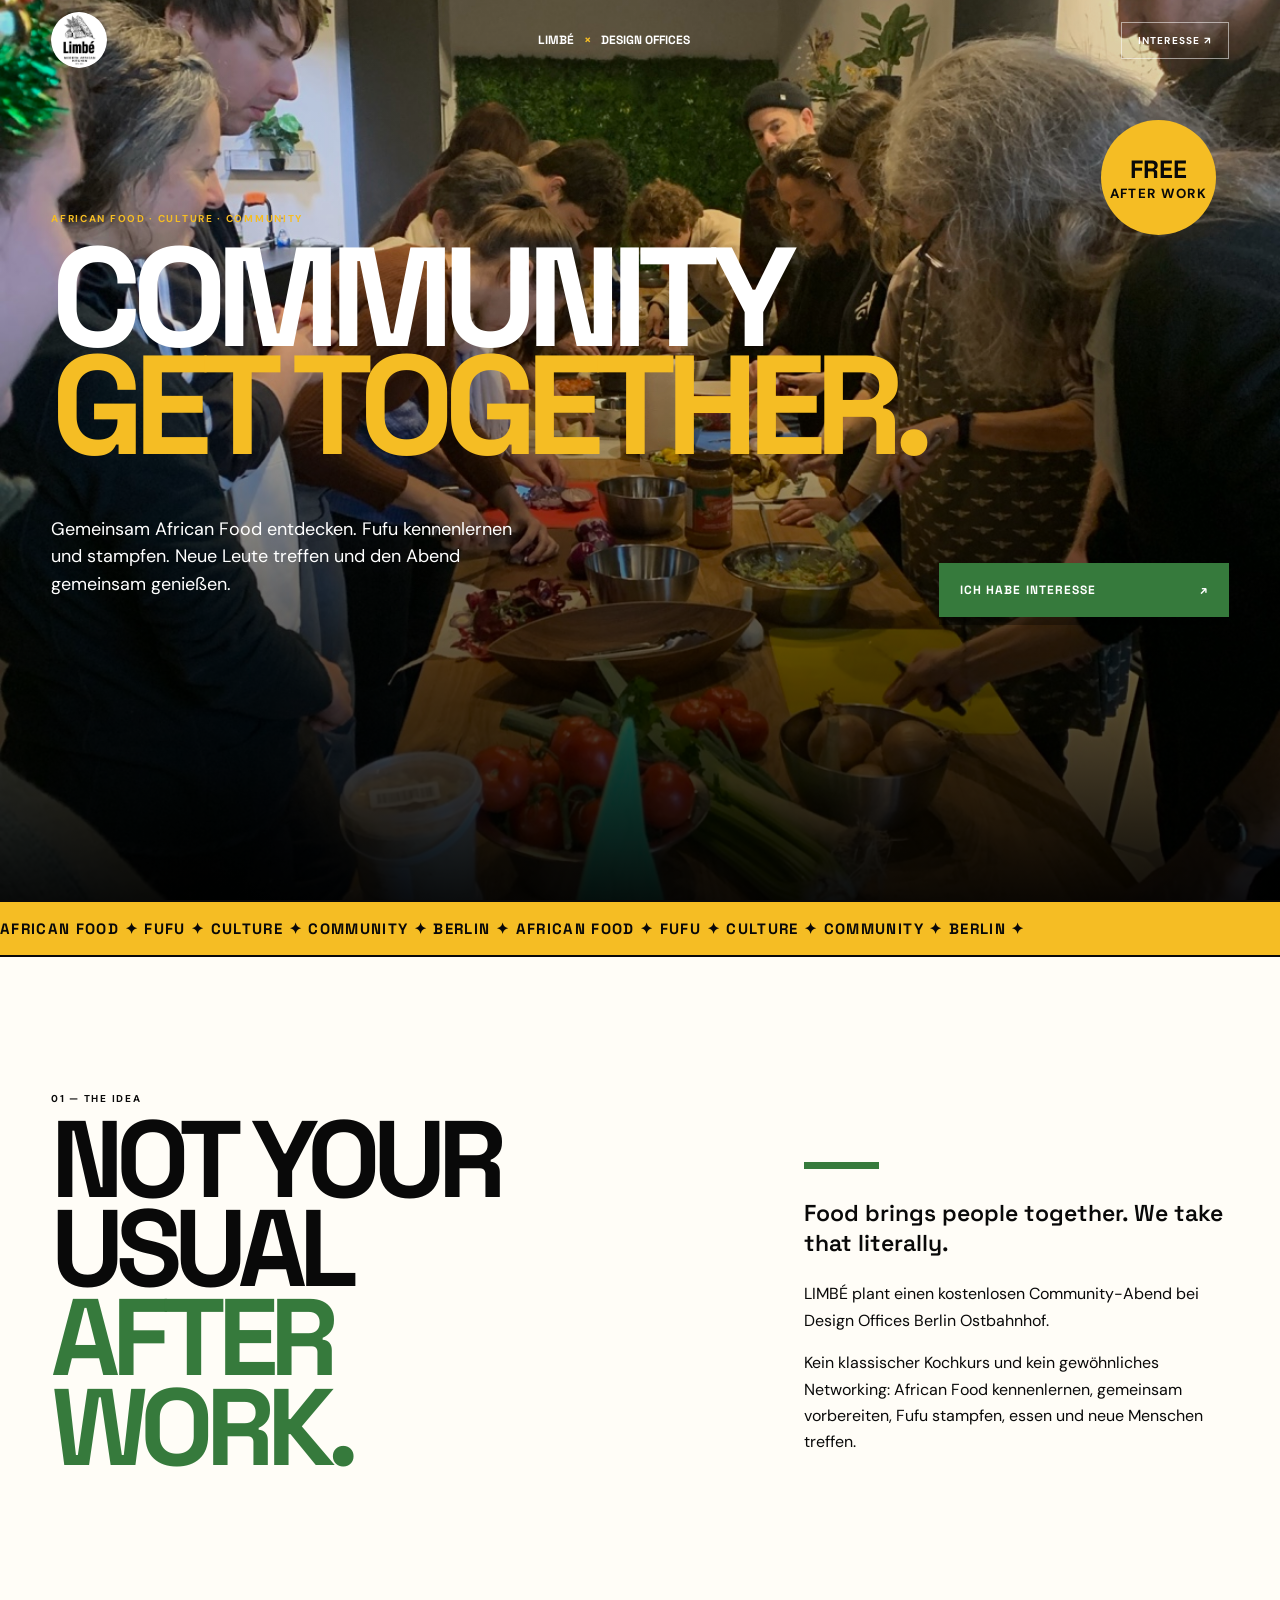
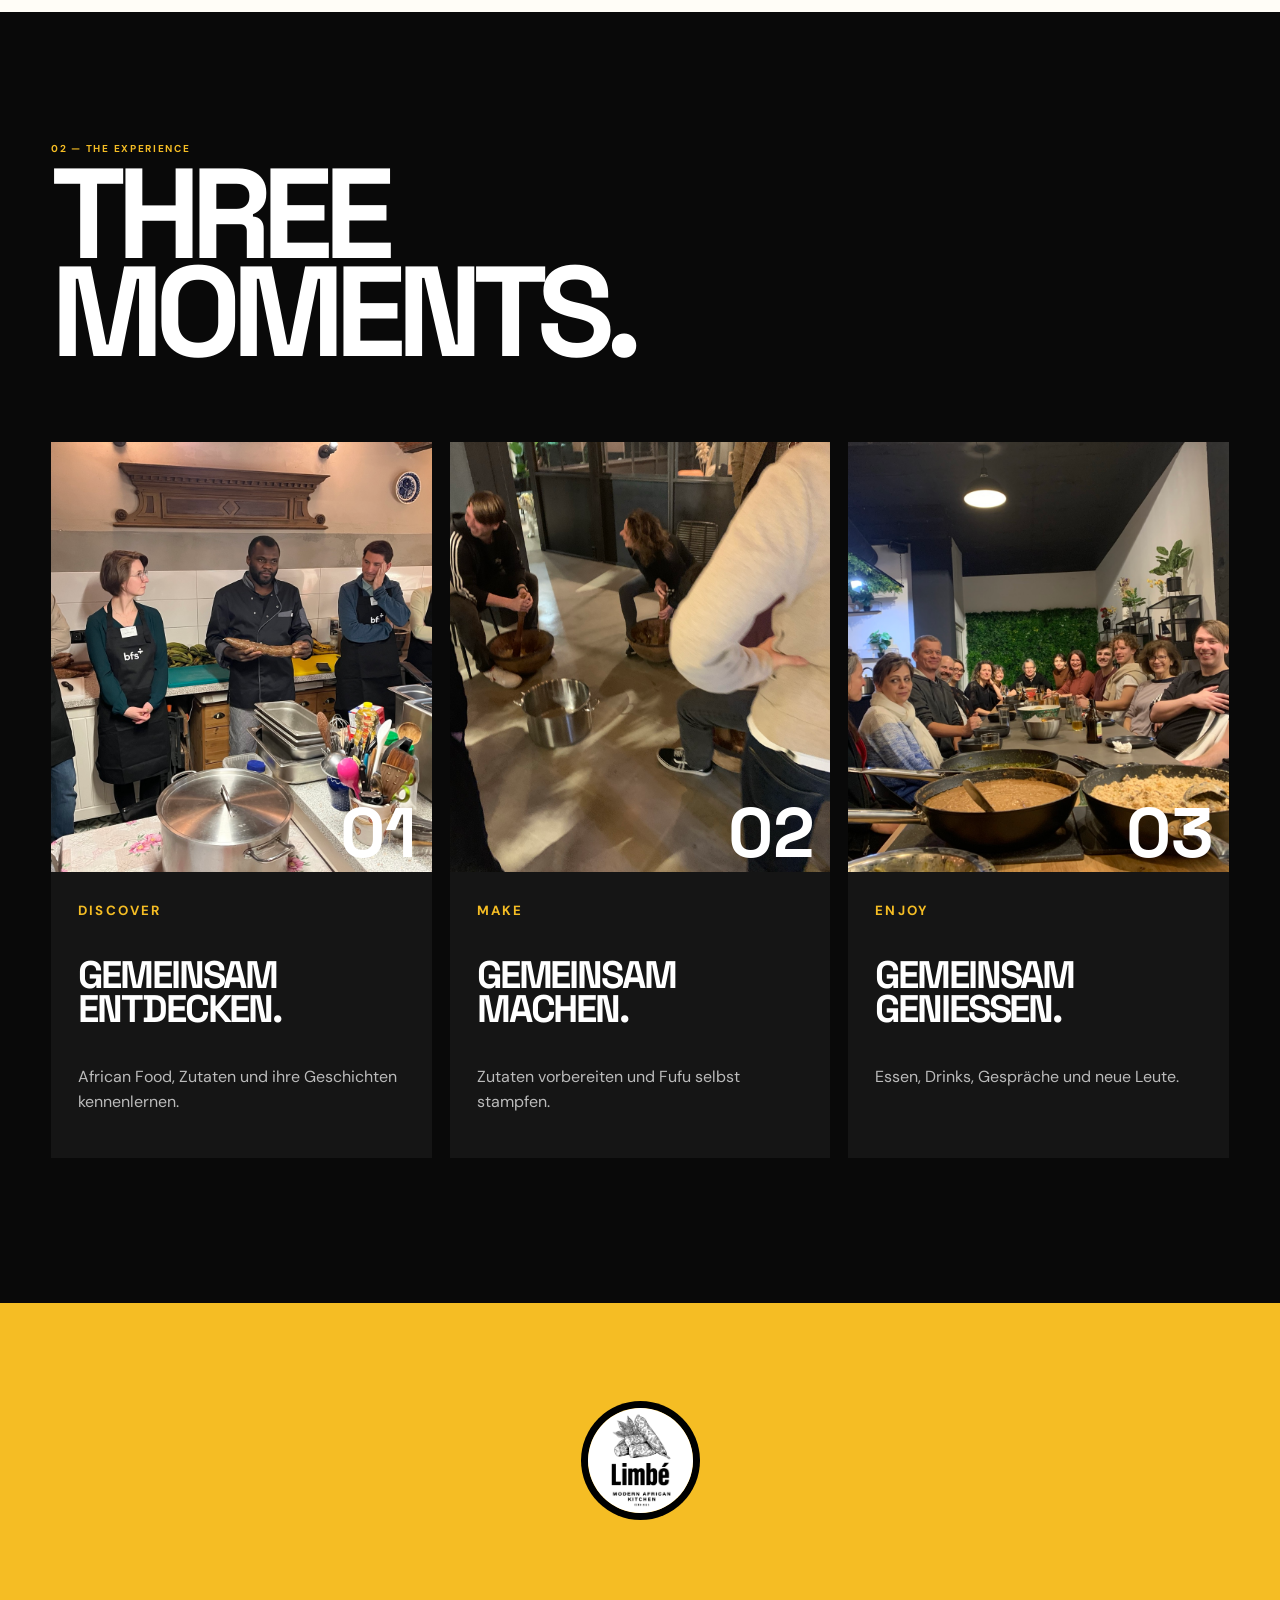
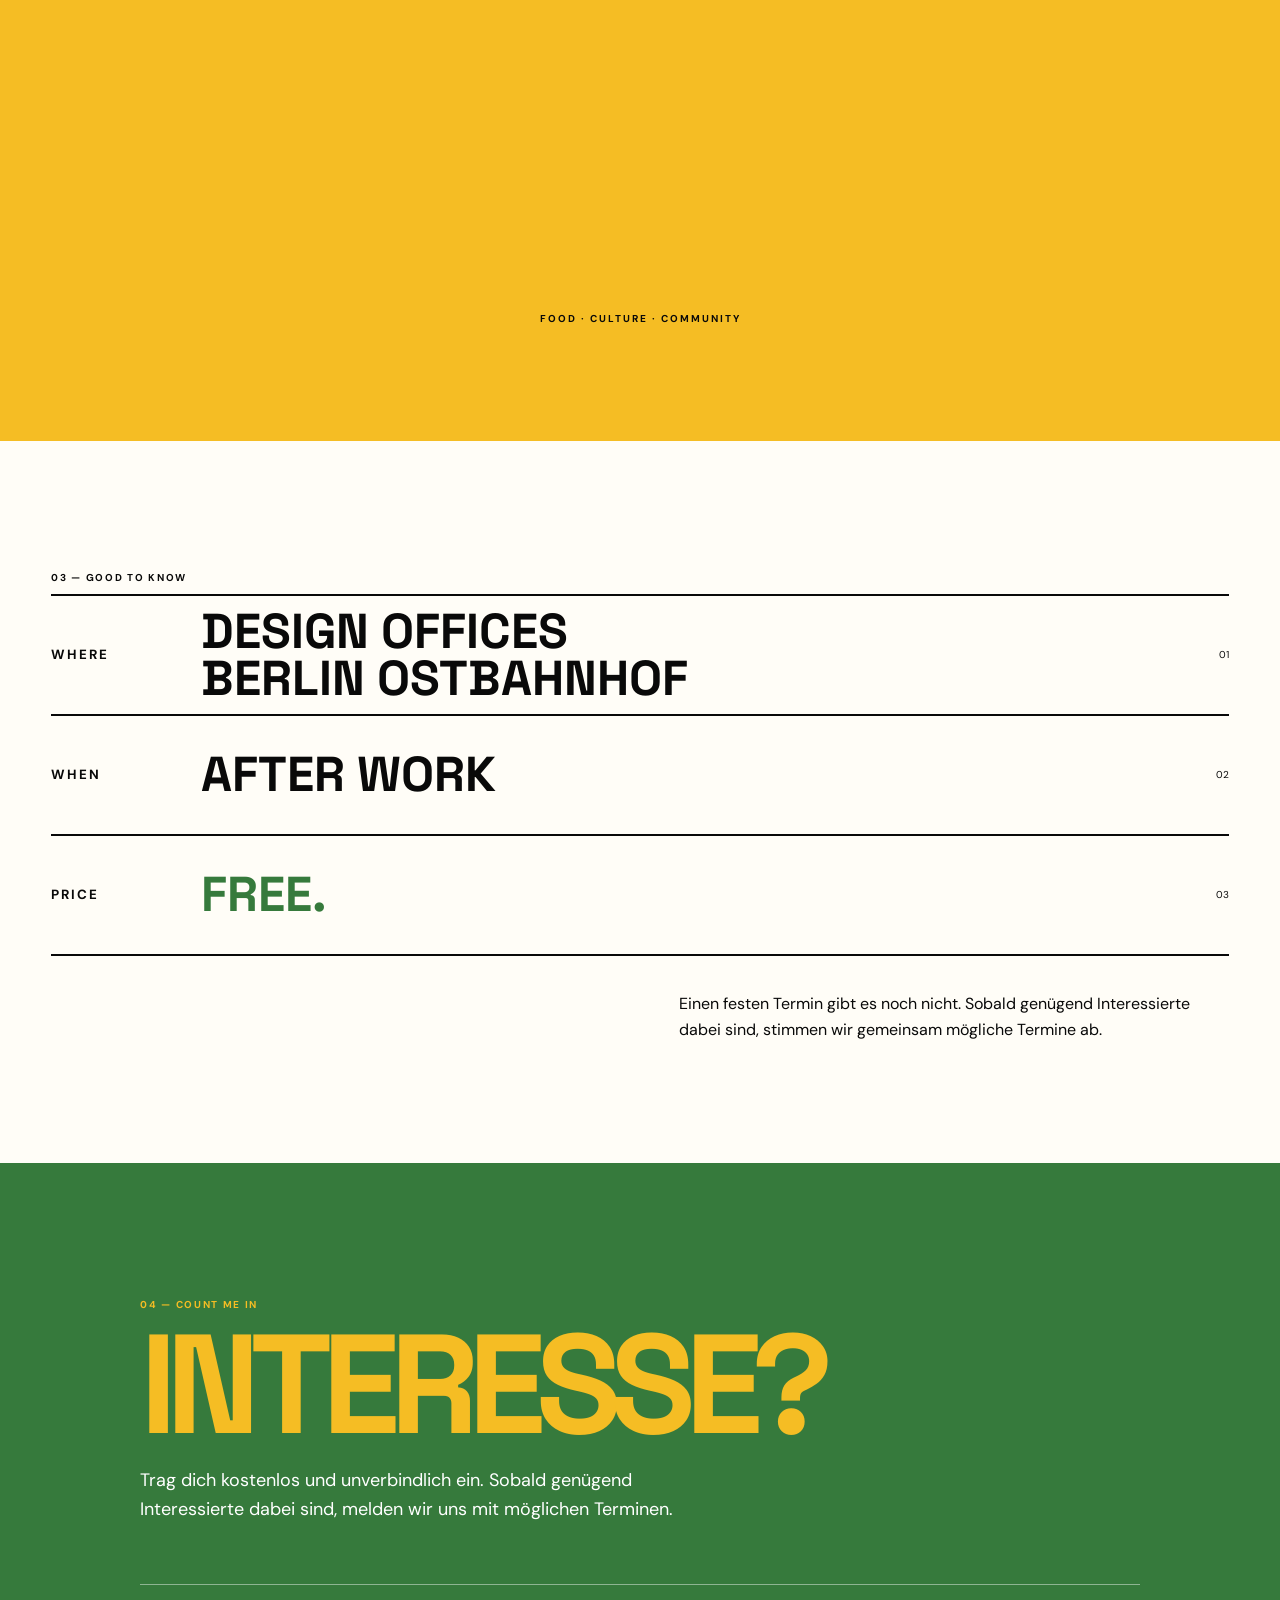
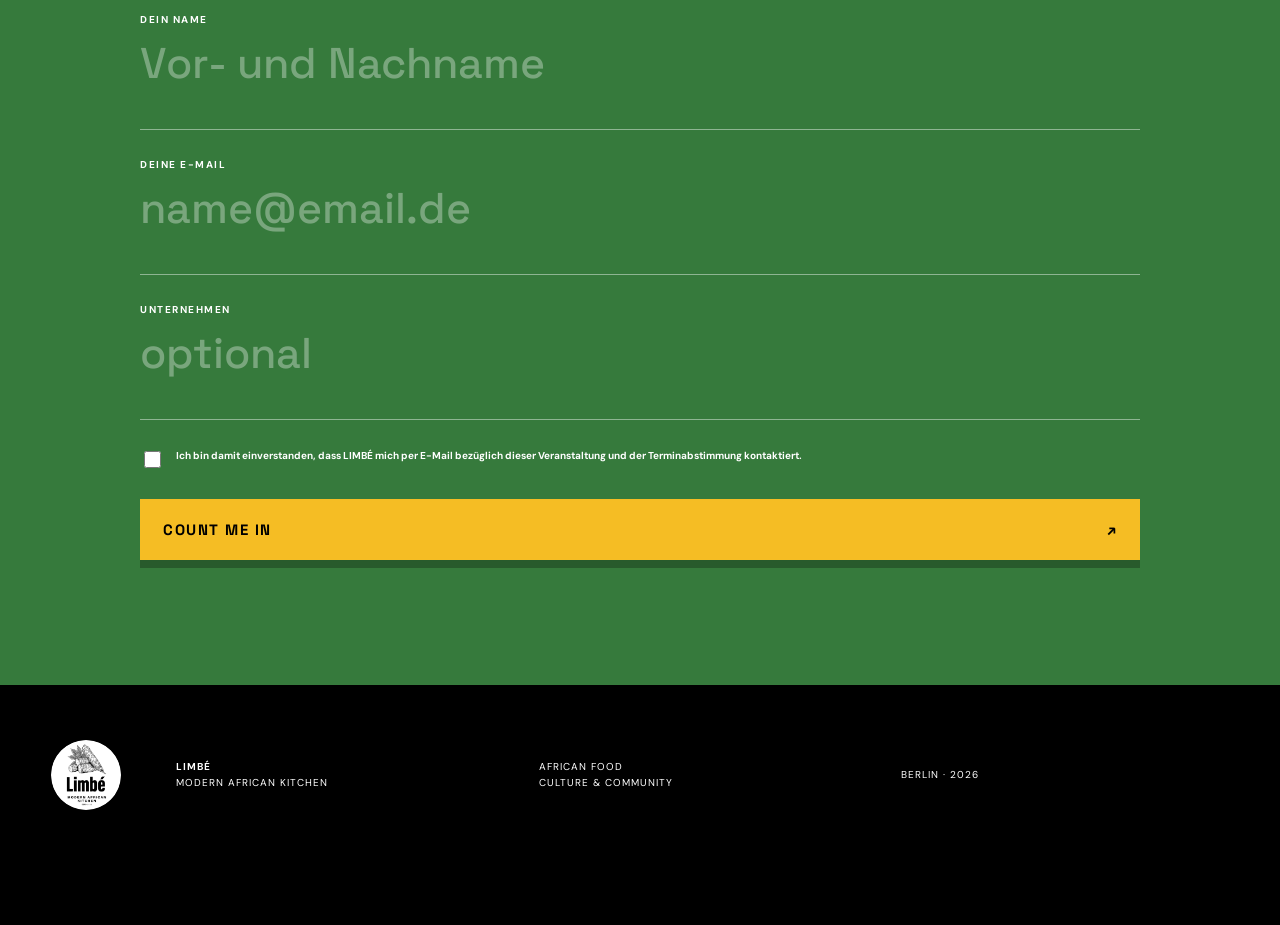
==== commit 992439d4: "Add files via upload" ====
--- a/index.html
+++ b/index.html
@@ -8,6 +8,6 @@
 <article class="card reveal"><div class="pic"><img src="assets/fufu-stampfen.jpg" alt="Gemeinsam Fufu stampfen"><b>02</b></div><div class="cardbody"><small>MAKE</small><h3>GEMEINSAM<br>MACHEN.</h3><p>Zutaten vorbereiten und Fufu selbst stampfen.</p></div></article>
 <article class="card reveal"><div class="pic"><img src="assets/community-dinner.jpg" alt="Gemeinsam essen"><b>03</b></div><div class="cardbody"><small>ENJOY</small><h3>GEMEINSAM<br>GENIESSEN.</h3><p>Essen, Drinks, Gespräche und neue Leute.</p></div></article></div></div></section>
 <section class="statement"><img src="assets/Limbe_Logo_Round.png" alt="LIMBÉ"><h2 class="reveal">FOOD BRINGS<span>PEOPLE</span>TOGETHER.</h2><p>FOOD · CULTURE · COMMUNITY</p></section>
-<section class="details wrap"><p class="sid reveal">03 — GOOD TO KNOW</p><div class="rows"><div class="row reveal"><small>WHERE</small><b>DESIGN OFFICES<br>BERLIN OSTBAHNHOF</b><em>01</em></div><div class="row reveal"><small>WHEN</small><b>AFTER WORK</b><em>02</em></div><div class="row reveal green"><small>PRICE</small><b>FREE.</b><em>03</em></div><div class="row reveal"><small>PLUS ONE?</small><b>+1 WELCOME.</b><em>04</em></div></div><p class="date reveal">Einen festen Termin gibt es noch nicht. Sobald genügend Interessierte dabei sind, stimmen wir gemeinsam mögliche Termine ab.</p></section>
-<section class="interest" id="interest"><div class="formwrap"><p class="sid reveal">04 — COUNT ME IN</p><h2 class="reveal">INTERESSE?</h2><p class="lead reveal">Trag dich kostenlos und unverbindlich ein. Sobald genügend Interessierte dabei sind, melden wir uns mit möglichen Terminen.</p><form id="interestForm" class="reveal"><label>DEIN NAME<input name="name" required placeholder="Vor- und Nachname"></label><label>DEINE E-MAIL<input name="email" type="email" required placeholder="name@email.de"></label><label>UNTERNEHMEN<input name="company" placeholder="optional"></label><fieldset><legend>WIE KOMMST DU?</legend><label class="choice"><input type="radio" name="attendance" value="Allein" checked><span>ALLEIN</span></label><label class="choice"><input type="radio" name="attendance" value="+1"><span>MIT +1</span></label></fieldset><label class="consent"><input type="checkbox" required> Ich bin damit einverstanden, dass LIMBÉ mich per E-Mail bezüglich dieser Veranstaltung und der Terminabstimmung kontaktiert.</label><input type="hidden" name="source" value="design-offices-ostbahnhof"><button>COUNT ME IN <b>↗</b></button><div id="success" class="success">✓ Danke! Dein Interesse ist registriert. Sobald genügend Leute dabei sind, melden wir uns mit möglichen Terminen.</div></form></div></section></main>
-<footer><img src="assets/Limbe_Logo_Round.png" alt="LIMBÉ"><div><b>LIMBÉ</b><br>MODERN AFRICAN KITCHEN</div><div>AFRICAN FOOD<br>CULTURE & COMMUNITY</div><div>BERLIN · 2026</div></footer><a id="mobileCTA" class="mobile" href="#interest">INTERESSE EINTRAGEN ↗</a><script src="script.js"></script></body></html>+<section class="details wrap"><p class="sid reveal">03 — GOOD TO KNOW</p><div class="rows"><div class="row reveal"><small>WHERE</small><b>DESIGN OFFICES<br>BERLIN OSTBAHNHOF</b><em>01</em></div><div class="row reveal"><small>WHEN</small><b>AFTER WORK</b><em>02</em></div><div class="row reveal green"><small>PRICE</small><b>FREE.</b><em>03</em></div></div><p class="date reveal">Einen festen Termin gibt es noch nicht. Sobald genügend Interessierte dabei sind, stimmen wir gemeinsam mögliche Termine ab.</p></section>
+<section class="interest" id="interest"><div class="formwrap"><p class="sid reveal">04 — COUNT ME IN</p><h2 class="reveal">INTERESSE?</h2><p class="lead reveal">Trag dich kostenlos und unverbindlich ein. Sobald genügend Interessierte dabei sind, melden wir uns mit möglichen Terminen.</p><form id="interestForm" class="reveal" action="https://formspree.io/f/xwlvzzdj" method="POST"><label>DEIN NAME<input name="name" required placeholder="Vor- und Nachname"></label><label>DEINE E-MAIL<input name="email" type="email" required placeholder="name@email.de"></label><label>UNTERNEHMEN<input name="company" placeholder="optional"></label><label class="consent"><input type="checkbox" name="event_contact_consent" value="Ja" required> Ich bin damit einverstanden, dass LIMBÉ mich per E-Mail bezüglich dieser Veranstaltung und der Terminabstimmung kontaktiert.</label><input type="hidden" name="source" value="design-offices-ostbahnhof"><button>COUNT ME IN <b>↗</b></button><div id="success" class="success" role="status" aria-live="polite"></div></form></div></section></main>
+<footer><img src="assets/Limbe_Logo_Round.png" alt="LIMBÉ"><div><b>LIMBÉ</b><br>MODERN AFRICAN KITCHEN</div><div>AFRICAN FOOD<br>CULTURE & COMMUNITY</div><div>BERLIN · 2026</div></footer><a id="mobileCTA" class="mobile" href="#interest">INTERESSE EINTRAGEN ↗</a><script src="script.js"></script></body></html>
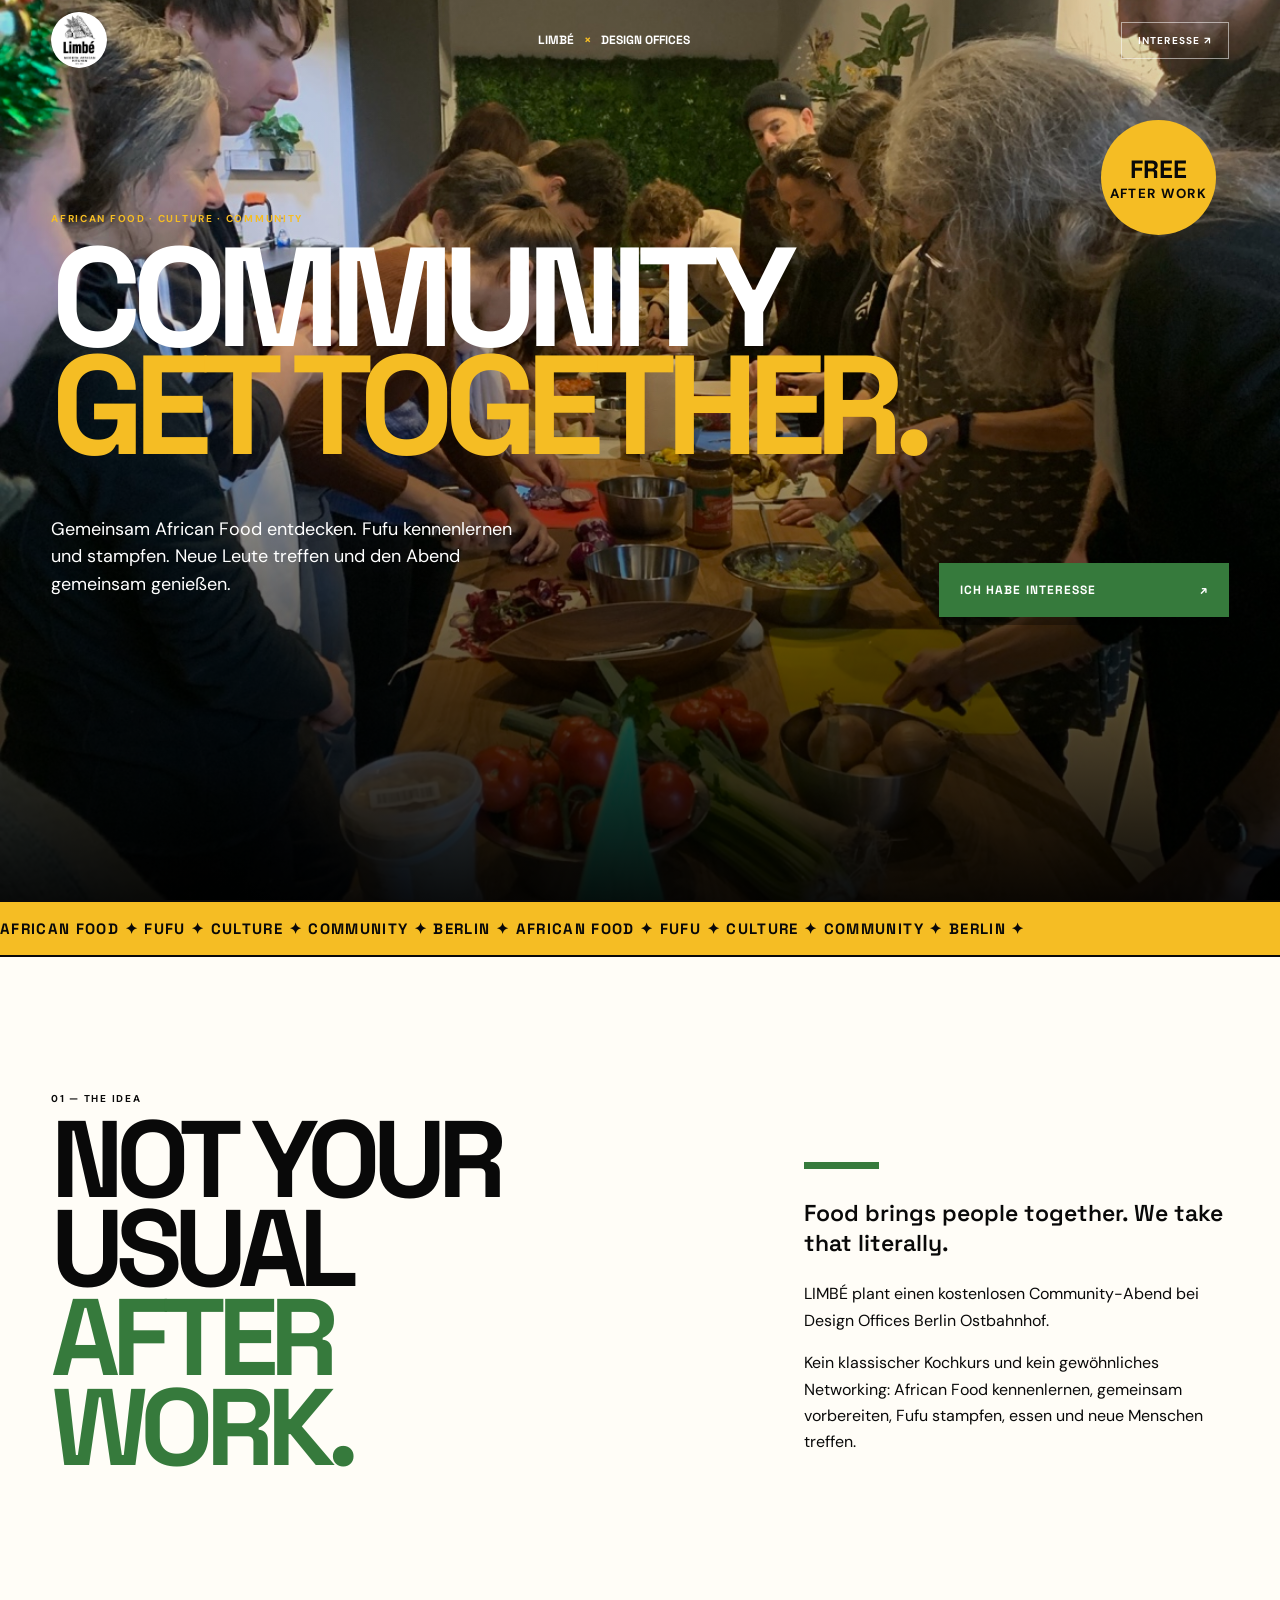
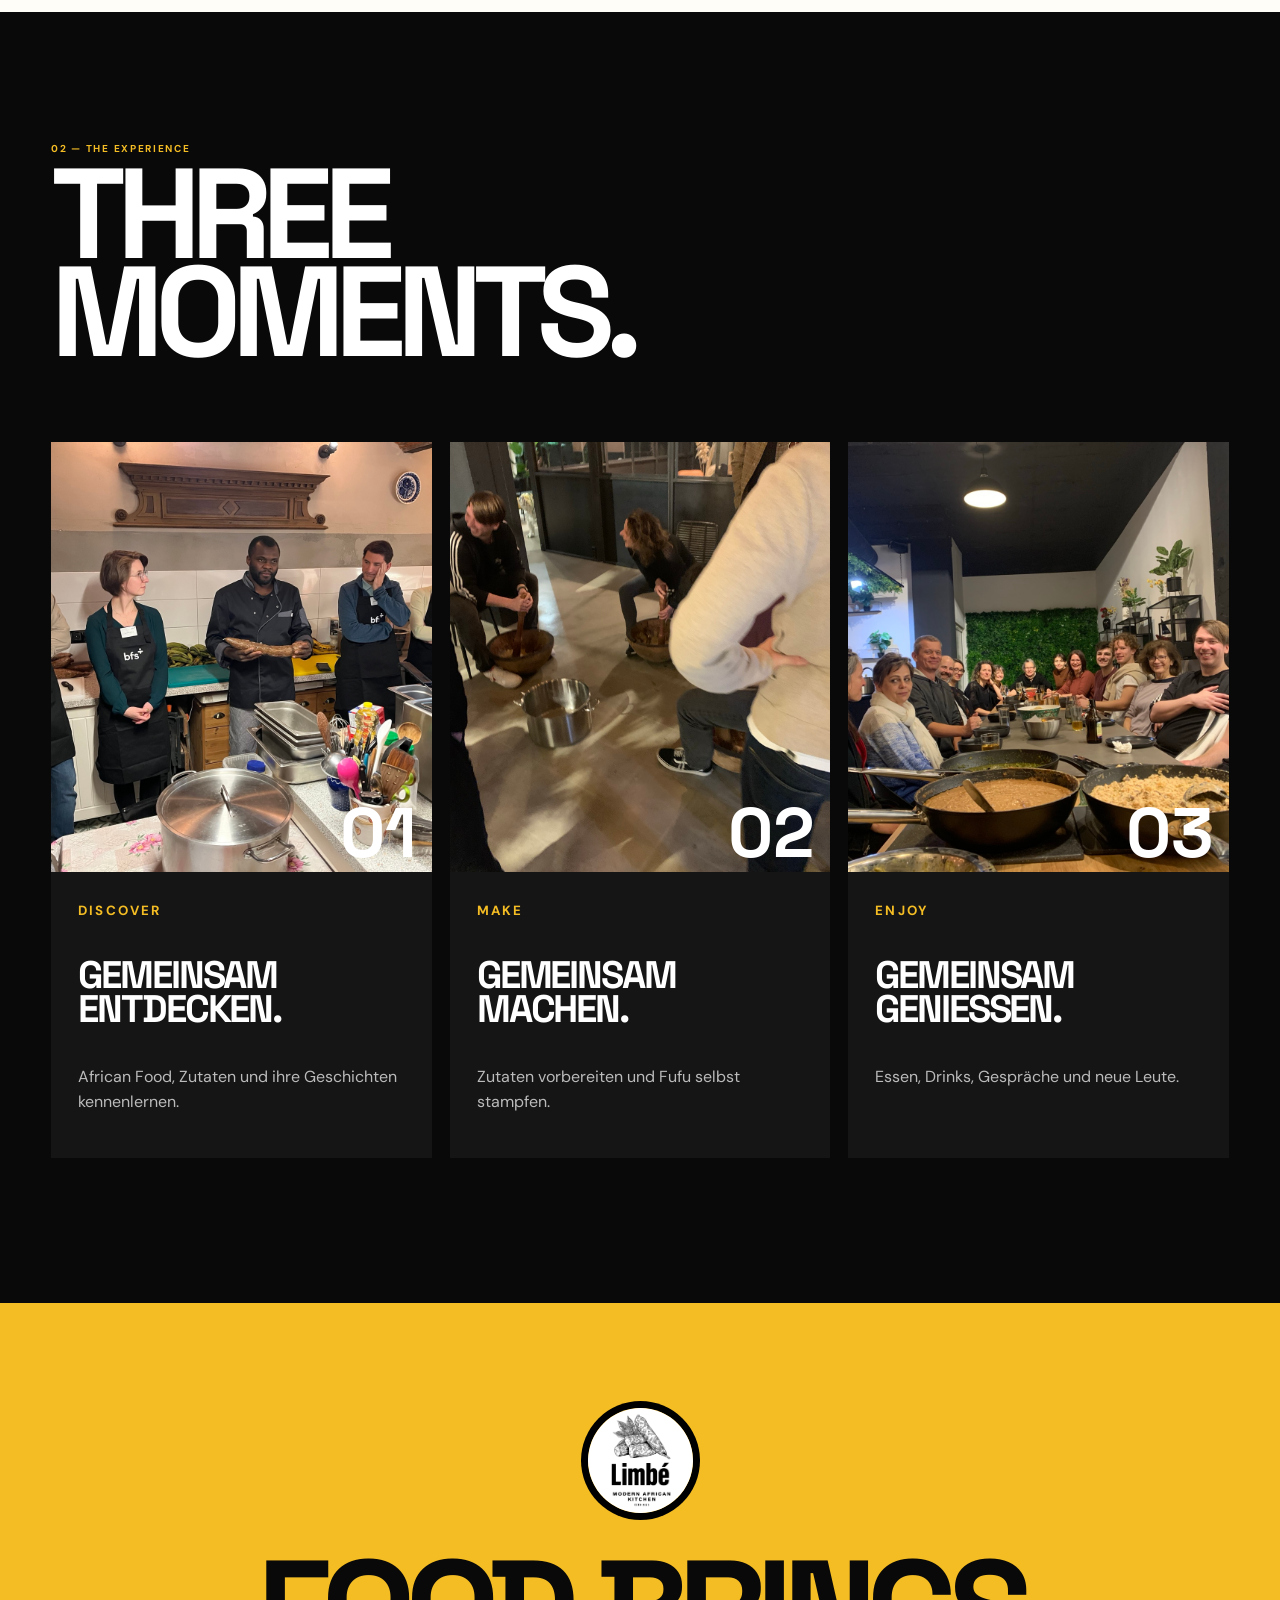
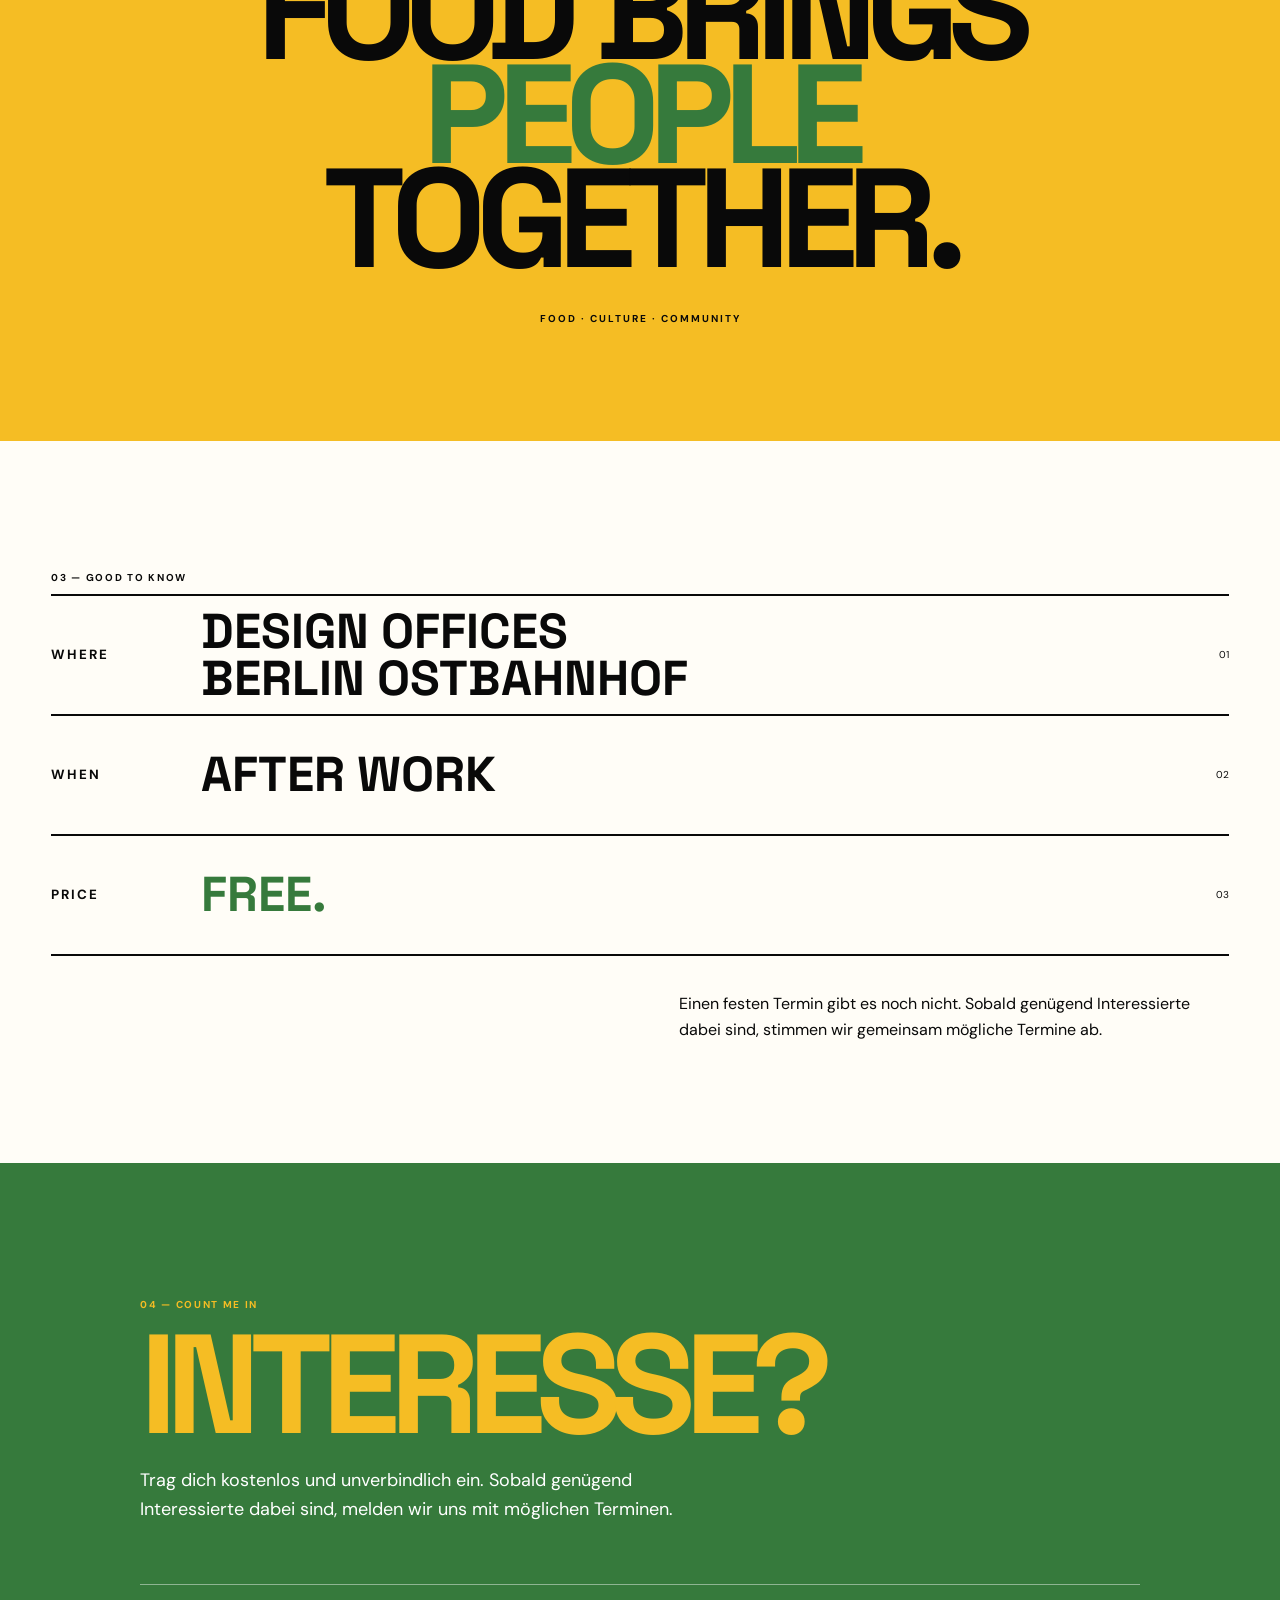
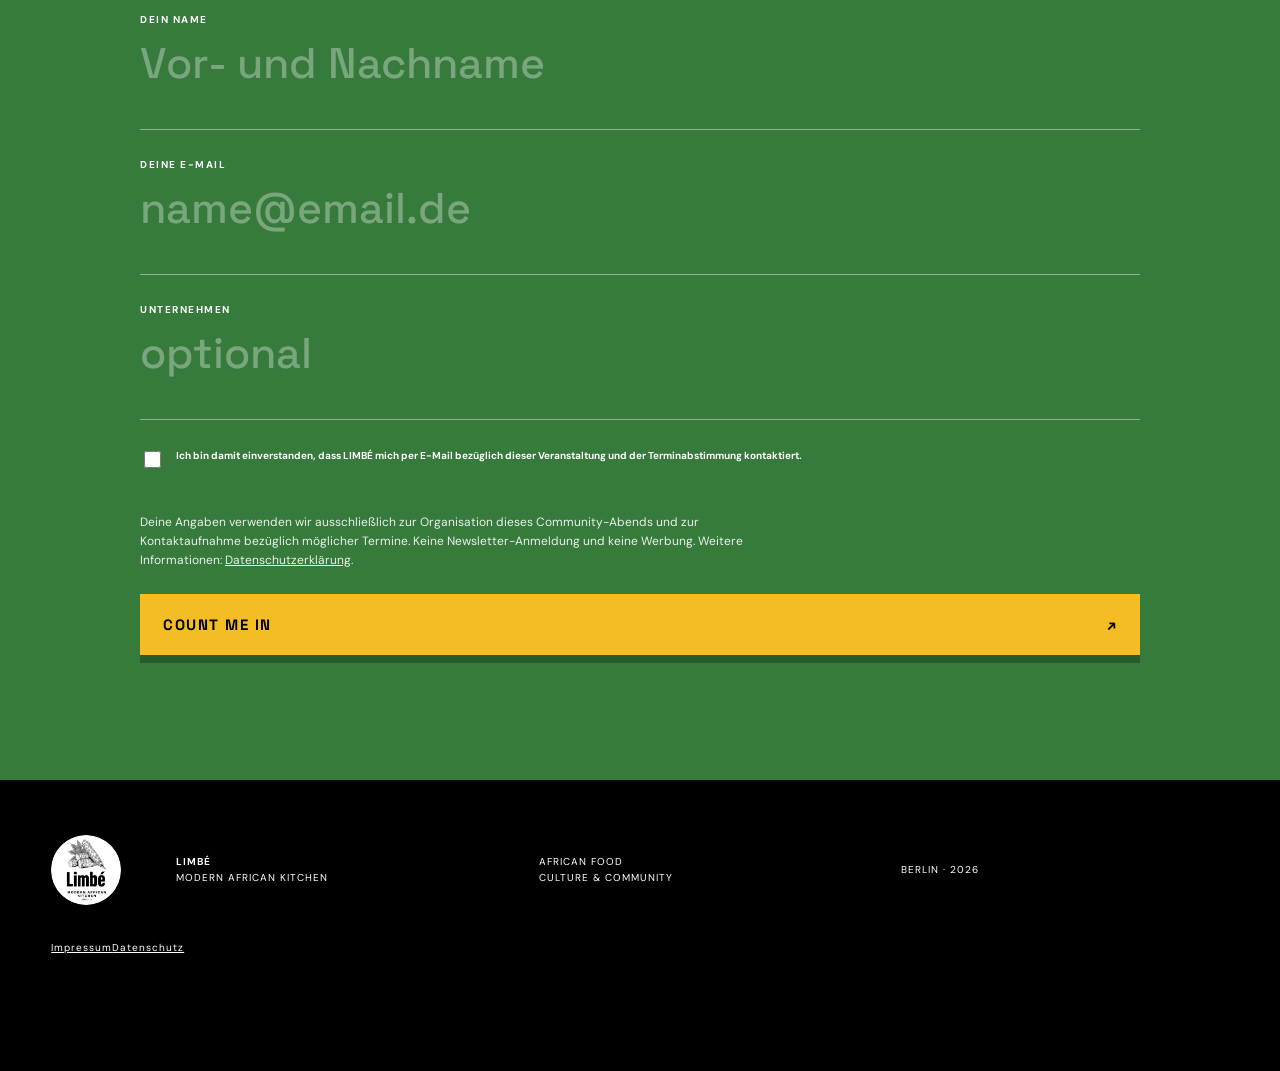
==== commit 4326d3e3: "Add files via upload" ====
--- a/index.html
+++ b/index.html
@@ -9,5 +9,6 @@
 <article class="card reveal"><div class="pic"><img src="assets/community-dinner.jpg" alt="Gemeinsam essen"><b>03</b></div><div class="cardbody"><small>ENJOY</small><h3>GEMEINSAM<br>GENIESSEN.</h3><p>Essen, Drinks, Gespräche und neue Leute.</p></div></article></div></div></section>
 <section class="statement"><img src="assets/Limbe_Logo_Round.png" alt="LIMBÉ"><h2 class="reveal">FOOD BRINGS<span>PEOPLE</span>TOGETHER.</h2><p>FOOD · CULTURE · COMMUNITY</p></section>
 <section class="details wrap"><p class="sid reveal">03 — GOOD TO KNOW</p><div class="rows"><div class="row reveal"><small>WHERE</small><b>DESIGN OFFICES<br>BERLIN OSTBAHNHOF</b><em>01</em></div><div class="row reveal"><small>WHEN</small><b>AFTER WORK</b><em>02</em></div><div class="row reveal green"><small>PRICE</small><b>FREE.</b><em>03</em></div></div><p class="date reveal">Einen festen Termin gibt es noch nicht. Sobald genügend Interessierte dabei sind, stimmen wir gemeinsam mögliche Termine ab.</p></section>
-<section class="interest" id="interest"><div class="formwrap"><p class="sid reveal">04 — COUNT ME IN</p><h2 class="reveal">INTERESSE?</h2><p class="lead reveal">Trag dich kostenlos und unverbindlich ein. Sobald genügend Interessierte dabei sind, melden wir uns mit möglichen Terminen.</p><form id="interestForm" class="reveal" action="https://formspree.io/f/xwlvzzdj" method="POST"><label>DEIN NAME<input name="name" required placeholder="Vor- und Nachname"></label><label>DEINE E-MAIL<input name="email" type="email" required placeholder="name@email.de"></label><label>UNTERNEHMEN<input name="company" placeholder="optional"></label><label class="consent"><input type="checkbox" name="event_contact_consent" value="Ja" required> Ich bin damit einverstanden, dass LIMBÉ mich per E-Mail bezüglich dieser Veranstaltung und der Terminabstimmung kontaktiert.</label><input type="hidden" name="source" value="design-offices-ostbahnhof"><button>COUNT ME IN <b>↗</b></button><div id="success" class="success" role="status" aria-live="polite"></div></form></div></section></main>
-<footer><img src="assets/Limbe_Logo_Round.png" alt="LIMBÉ"><div><b>LIMBÉ</b><br>MODERN AFRICAN KITCHEN</div><div>AFRICAN FOOD<br>CULTURE & COMMUNITY</div><div>BERLIN · 2026</div></footer><a id="mobileCTA" class="mobile" href="#interest">INTERESSE EINTRAGEN ↗</a><script src="script.js"></script></body></html>
+<section class="interest" id="interest"><div class="formwrap"><p class="sid reveal">04 — COUNT ME IN</p><h2 class="reveal">INTERESSE?</h2><p class="lead reveal">Trag dich kostenlos und unverbindlich ein. Sobald genügend Interessierte dabei sind, melden wir uns mit möglichen Terminen.</p><form id="interestForm" class="reveal" action="https://formspree.io/f/xwlvzzdj" method="POST"><label>DEIN NAME<input name="name" required placeholder="Vor- und Nachname"></label><label>DEINE E-MAIL<input name="email" type="email" required placeholder="name@email.de"></label><label>UNTERNEHMEN<input name="company" placeholder="optional"></label><label class="consent"><input type="checkbox" name="event_contact_consent" value="Ja" required> Ich bin damit einverstanden, dass LIMBÉ mich per E-Mail bezüglich dieser Veranstaltung und der Terminabstimmung kontaktiert.</label><p class="privacy-note">Deine Angaben verwenden wir ausschließlich zur Organisation dieses Community-Abends und zur Kontaktaufnahme bezüglich möglicher Termine. Keine Newsletter-Anmeldung und keine Werbung. Weitere Informationen: <a href="datenschutz.html">Datenschutzerklärung</a>.</p><input type="hidden" name="source" value="design-offices-ostbahnhof"><button>COUNT ME IN <b>↗</b></button><div id="success" class="success" role="status" aria-live="polite"></div></form></div></section></main>
+<footer><img src="assets/Limbe_Logo_Round.png" alt="LIMBÉ"><div><b>LIMBÉ</b><br>MODERN AFRICAN KITCHEN</div><div>AFRICAN FOOD<br>CULTURE & COMMUNITY</div><div>BERLIN · 2026</div><div class="legal-links"><a href="impressum.html">Impressum</a><a href="datenschutz.html">Datenschutz</a></div>
+</footer><a id="mobileCTA" class="mobile" href="#interest">INTERESSE EINTRAGEN ↗</a><script src="script.js"></script></body></html>
--- a/styles.css
+++ b/styles.css
@@ -1,2 +1,5 @@
 
 :root{--y:#F5BD24;--g:#367A3C;--b:#090909;--w:#FFFDF7}*{box-sizing:border-box}html{scroll-behavior:smooth}body{margin:0;background:var(--w);color:var(--b);font-family:"DM Sans",Arial,sans-serif;overflow-x:hidden}img{display:block;width:100%}a{color:inherit}.wrap{width:min(1200px,92%);margin:auto}.nav{position:fixed;z-index:50;top:0;width:100%;height:80px;padding:0 4vw;display:flex;align-items:center;justify-content:space-between;color:#fff;transition:.3s}.nav.scrolled{height:64px;background:rgba(9,9,9,.94);backdrop-filter:blur(15px)}.logo{width:56px;height:56px;border-radius:50%;object-fit:cover}.partner{font:700 12px "Space Grotesk"}.partner span{color:var(--y);padding:0 7px}.navcta{border:1px solid #ffffff88;padding:11px 16px;text-decoration:none;font-size:10px;font-weight:700;letter-spacing:.12em}.navcta:hover{background:var(--y);color:#000}.hero{position:relative;min-height:100svh;display:flex;align-items:flex-end;overflow:hidden;background:#111}.heroimg{position:absolute;inset:0;height:100%;object-fit:cover}.shade{position:absolute;inset:0;background:linear-gradient(180deg,#0002 0,#0002 32%,#000e 100%)}.heroContent{position:relative;z-index:2;width:min(1220px,92%);margin:auto;padding-bottom:9vh;color:#fff}.eyebrow,.sid{font-size:10px;font-weight:700;letter-spacing:.17em}.eyebrow{color:var(--y);margin-bottom:18px}.hero h1,.intro h2,.big,.statement h2,.interest h2{font-family:"Space Grotesk";font-weight:700;letter-spacing:-.075em}.hero h1{font-size:clamp(64px,11vw,158px);line-height:.77;margin:0}.hero h1 span{display:block;color:var(--y)}.heroBottom{display:flex;justify-content:space-between;align-items:end;gap:40px;margin-top:38px}.heroBottom p{max-width:480px;font-size:18px;line-height:1.55}.cta{min-width:290px;padding:19px 21px;display:flex;justify-content:space-between;background:var(--g);color:#fff;text-decoration:none;font:700 12px "Space Grotesk";letter-spacing:.09em;box-shadow:0 8px #0005;transition:.2s}.cta:hover{transform:translateY(-5px);box-shadow:0 13px #0005}.badge{position:absolute;z-index:3;top:120px;right:5vw;width:115px;height:115px;border-radius:50%;background:var(--y);display:flex;flex-direction:column;justify-content:center;align-items:center}.badge b{font:700 25px "Space Grotesk"}.badge small{font-weight:700;letter-spacing:.1em}.ticker{overflow:hidden;background:var(--y);border-block:2px solid;padding:17px 0}.ticker div{width:max-content;font:700 15px "Space Grotesk";letter-spacing:.09em;animation:tick 20s linear infinite}@keyframes tick{to{transform:translateX(-50%)}}.intro{padding:125px 0 140px}.introgrid{display:grid;grid-template-columns:1.2fr .8fr;gap:9vw;align-items:end}.intro h2{font-size:clamp(58px,8.5vw,115px);line-height:.82;margin:0}.intro h2 span{display:block;color:var(--g)}.copy i{display:block;width:75px;height:7px;background:var(--g);margin-bottom:30px}.copy h3{font:600 23px/1.3 "Space Grotesk"}.copy p{line-height:1.65}.experience{padding:120px 0 145px;background:var(--b);color:#fff}.experience .sid{color:var(--y)}.big{font-size:clamp(70px,10vw,135px);line-height:.77;margin:0 0 80px}.cards{display:grid;grid-template-columns:repeat(3,1fr);gap:18px}.card{background:#151515;overflow:hidden;transition:.3s}.card:hover{transform:translateY(-10px)}.pic{height:430px;position:relative;overflow:hidden}.pic img{height:100%;object-fit:cover;transition:.6s}.card:hover .pic img{transform:scale(1.05)}.pic b{position:absolute;right:15px;bottom:4px;font:700 70px/1 "Space Grotesk"}.cardbody{padding:27px}.cardbody small{color:var(--y);font-weight:700;letter-spacing:.16em}.cardbody h3{font:700 clamp(30px,3vw,43px)/.89 "Space Grotesk";letter-spacing:-.055em}.cardbody p{color:#bbb;line-height:1.55}.statement{min-height:82vh;padding:100px 5vw;background:var(--y);display:flex;flex-direction:column;align-items:center;justify-content:center;text-align:center}.statement img{width:105px;height:105px;border-radius:50%;box-shadow:0 0 0 7px #000}.statement h2{font-size:clamp(65px,11vw,150px);line-height:.74;margin:45px 0 0}.statement h2 span{display:block;color:var(--g)}.statement p{font-size:10px;font-weight:700;letter-spacing:.2em;margin-top:42px}.details{padding:120px 0}.rows{border-top:2px solid}.row{min-height:120px;display:grid;grid-template-columns:150px 1fr 50px;align-items:center;border-bottom:2px solid}.row small{font-weight:700;letter-spacing:.15em}.row b{font:700 clamp(25px,4vw,49px)/.95 "Space Grotesk"}.row em{text-align:right;font-style:normal;font-size:10px}.row.green b{color:var(--g)}.date{max-width:550px;margin:35px 0 0 auto;line-height:1.65}.interest{padding:125px 0;background:var(--g);color:#fff}.formwrap{width:min(1000px,92%);margin:auto}.interest .sid,.interest h2{color:var(--y)}.interest h2{font-size:clamp(70px,11vw,145px);line-height:.8;margin:17px 0 25px}.lead{max-width:560px;font-size:18px;line-height:1.6;margin-bottom:60px}form>label,fieldset{display:block;border:0;border-top:1px solid #ffffff70;margin:0;padding:28px 0;font-size:10px;font-weight:700;letter-spacing:.15em}input:not([type=radio]):not([type=checkbox]){display:block;width:100%;border:0;outline:0;background:transparent;color:#fff;font:500 clamp(25px,4vw,43px) "Space Grotesk";padding:10px 0}input::placeholder{color:#ffffff55}.choice{display:inline-block;margin-right:10px}.choice input{position:absolute;opacity:0}.choice span{display:inline-block;border:1px solid #ffffff99;padding:13px 20px;cursor:pointer}.choice input:checked+span{background:var(--y);border-color:var(--y);color:#000}.consent{display:flex!important;gap:12px;align-items:flex-start;letter-spacing:0!important;line-height:1.5}.consent input{width:17px;height:17px}button{width:100%;border:0;padding:21px 23px;background:var(--y);display:flex;justify-content:space-between;font:700 15px "Space Grotesk";letter-spacing:.1em;cursor:pointer;box-shadow:0 8px #0004}.success{display:none;border:1px solid var(--y);color:var(--y);padding:20px;margin-top:25px;font-weight:700}.success.show{display:block}footer{padding:55px 4vw 115px;background:#000;color:#fff;display:grid;grid-template-columns:90px 1fr 1fr 1fr;gap:35px;align-items:center;font-size:10px;letter-spacing:.1em;line-height:1.6}footer img{width:70px;height:70px;border-radius:50%}.mobile{display:none}.reveal{opacity:0;transform:translateY(28px);transition:.75s}.reveal.visible{opacity:1;transform:none}@media(max-width:760px){.nav{height:67px;padding:0 18px}.logo{width:44px;height:44px}.partner{font-size:9px}.navcta{display:none}.heroContent{width:calc(100% - 36px);padding-bottom:10vh}.hero h1{font-size:clamp(57px,19vw,86px)}.heroBottom{display:block}.heroBottom p{font-size:15px}.cta{min-width:0;margin-top:25px}.badge{top:90px;right:18px;width:84px;height:84px}.intro,.experience,.details,.interest{padding:85px 0}.introgrid,.cards{grid-template-columns:1fr}.introgrid{gap:50px}.intro h2{font-size:15vw}.big{font-size:18vw}.pic{height:380px}.statement{min-height:68vh}.statement h2{font-size:18vw}.row{grid-template-columns:95px 1fr 25px;min-height:105px}.row b{font-size:24px}footer{grid-template-columns:75px 1fr;padding:45px 20px 105px}footer div:nth-of-type(n+2){display:none}.mobile{position:fixed;z-index:40;left:12px;right:12px;bottom:12px;padding:17px 18px;background:var(--g);color:#fff;text-decoration:none;font-size:11px;font-weight:700;letter-spacing:.09em;display:flex;justify-content:space-between;box-shadow:0 8px 28px #0005}.mobile.hide{opacity:0;pointer-events:none;transform:translateY(130%)}}
+
+/* Datenschutz-Hinweis am Formular */
+.privacy-note{font-size:12px;line-height:1.6;max-width:650px;margin:14px 0 24px;opacity:.9}
